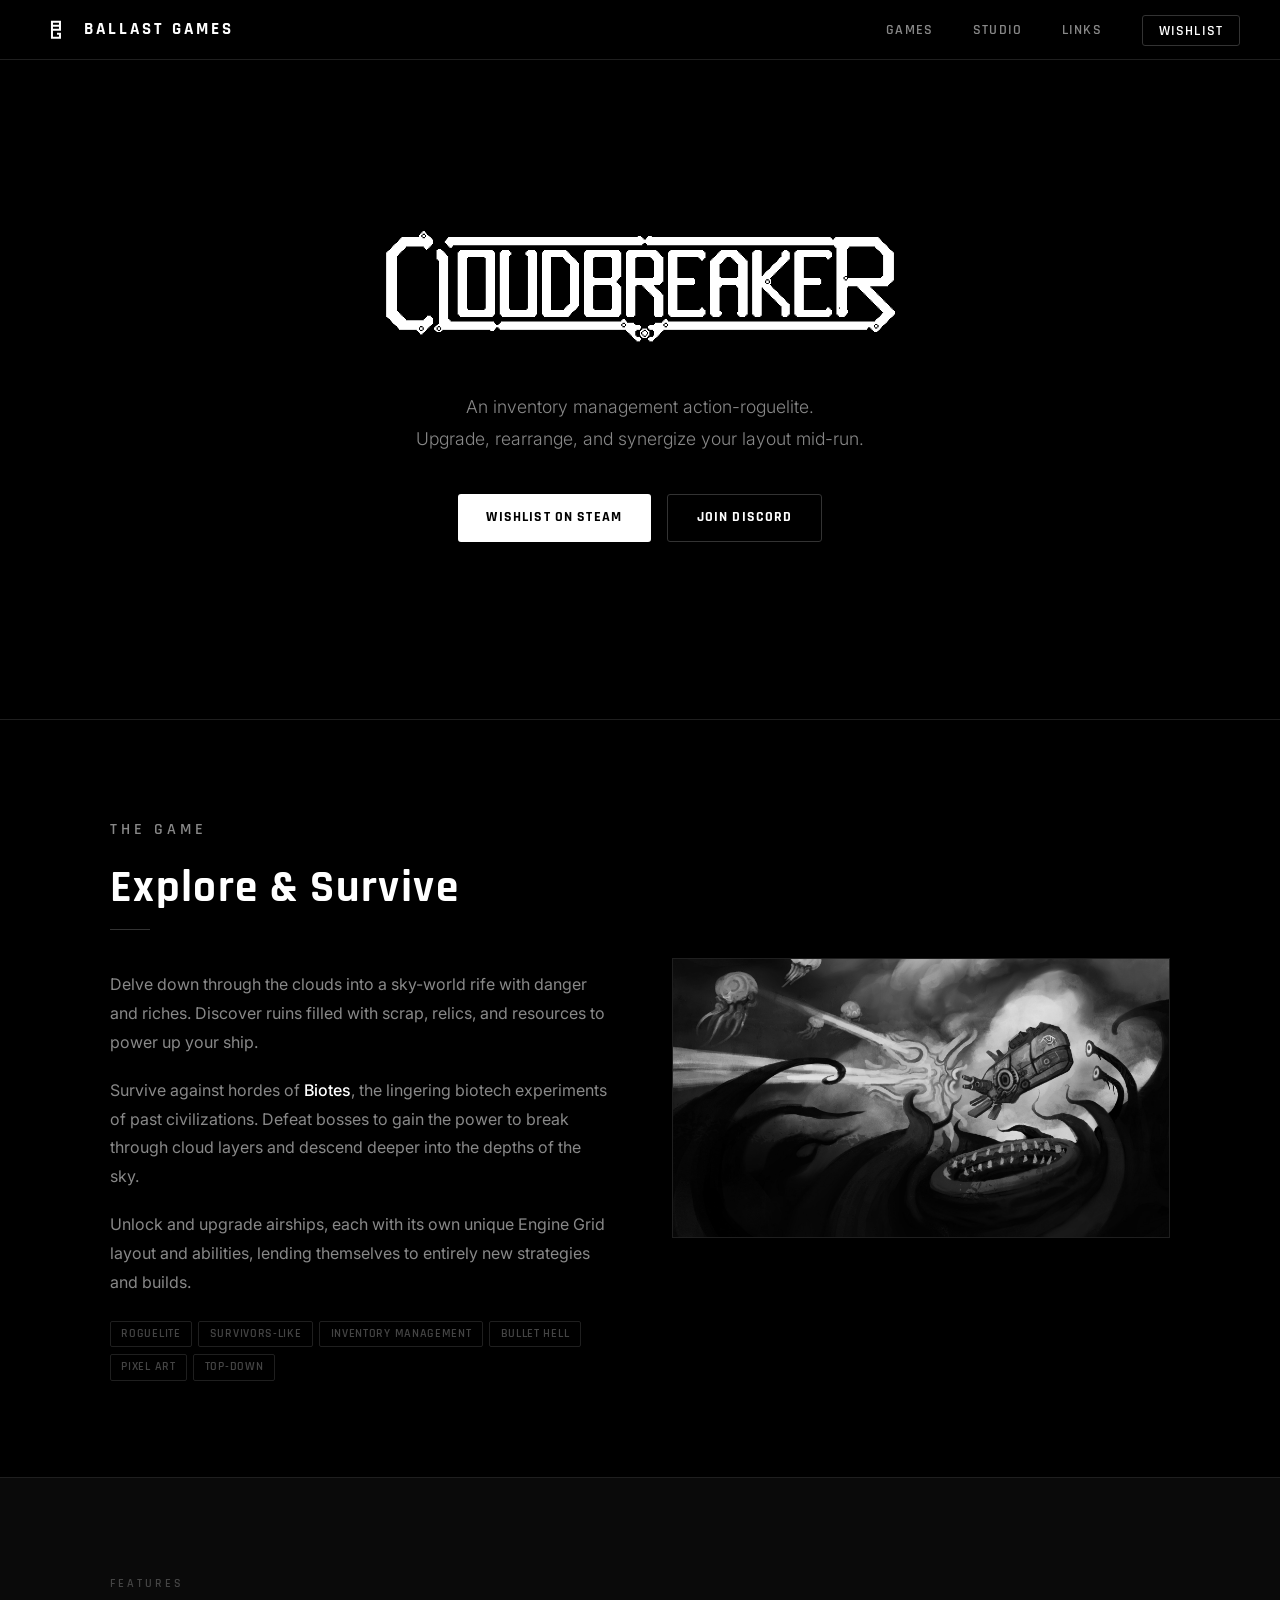
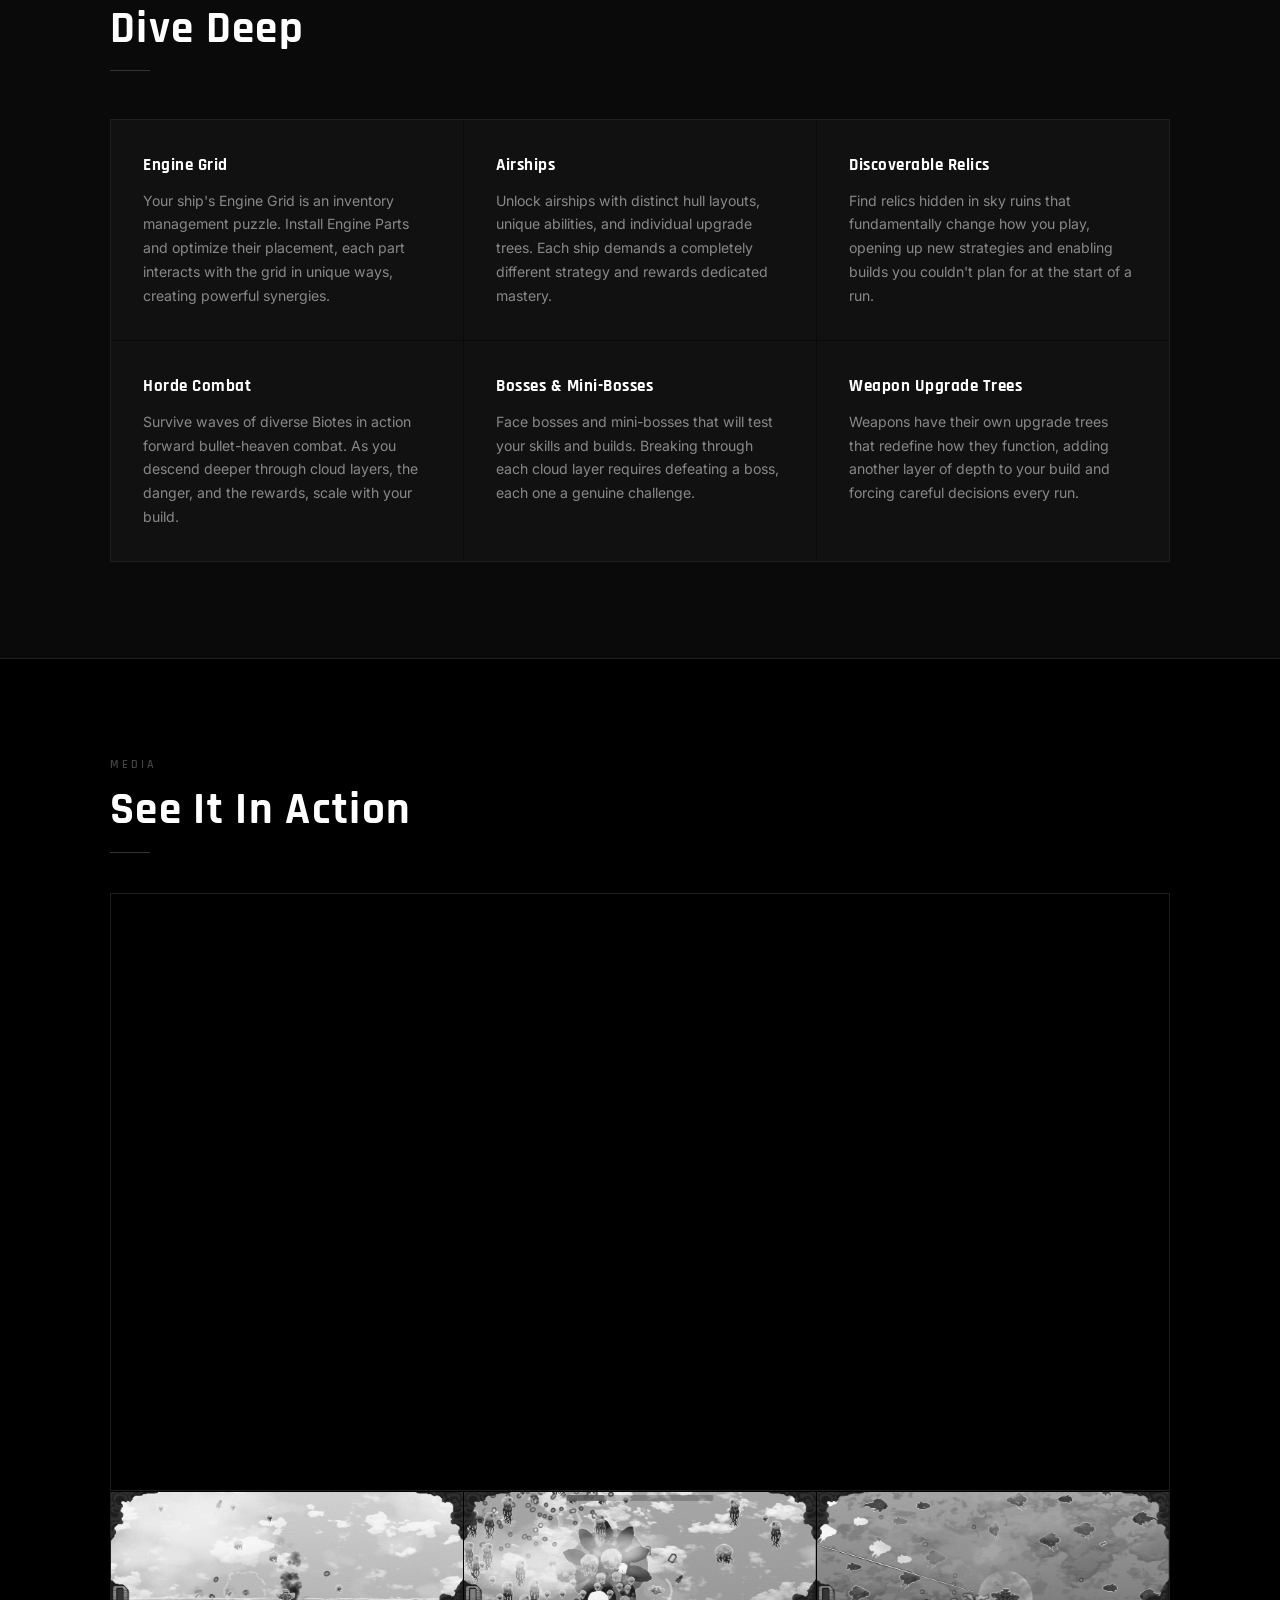
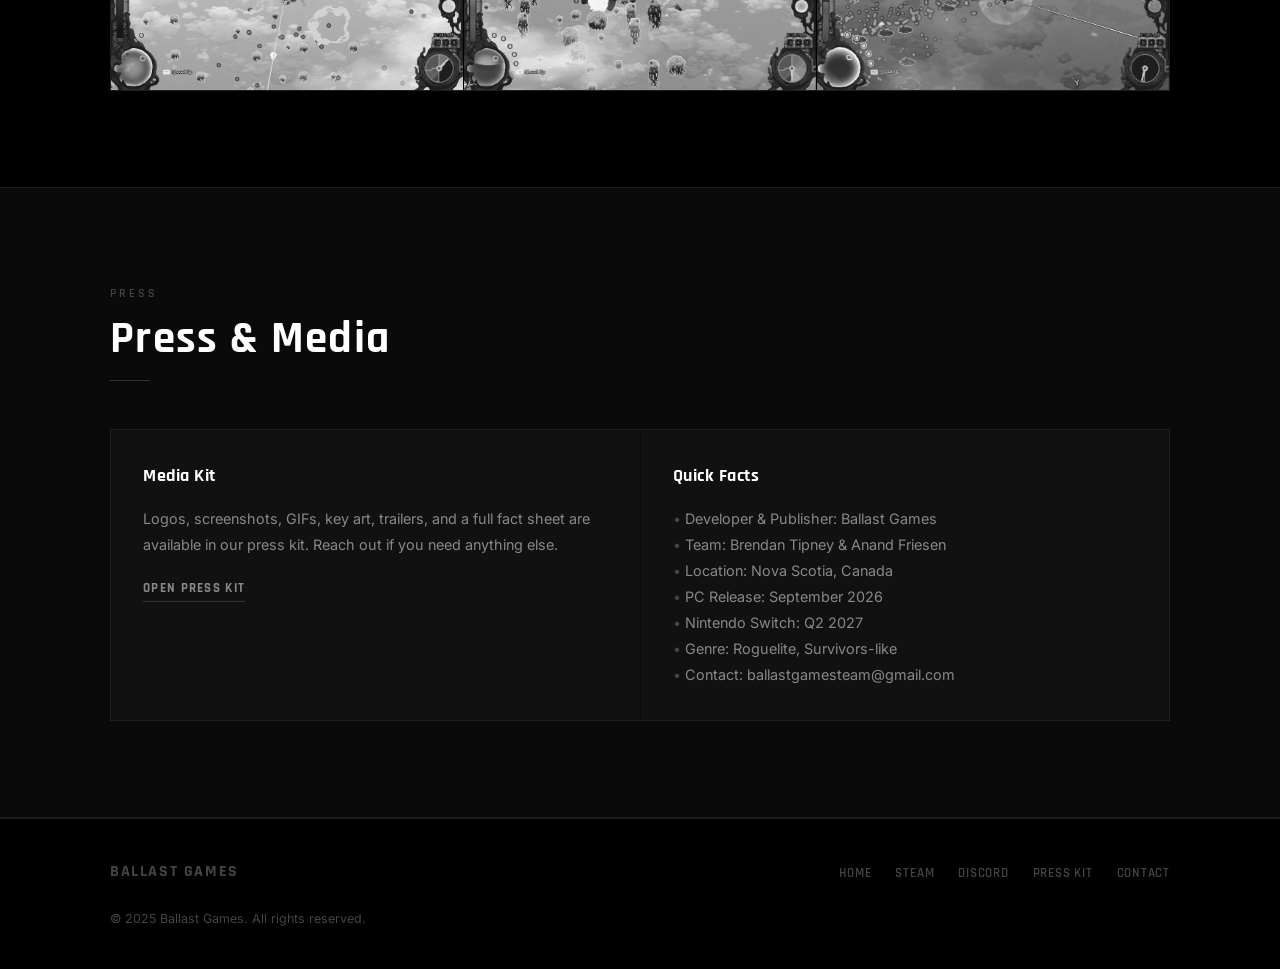
==== cloudbreaker.html @ bb822b36 "removed twin stick shooter tag" ====
<!DOCTYPE html>
<html lang="en">
<head>
  <meta charset="UTF-8" />
  <meta name="viewport" content="width=device-width, initial-scale=1.0" />
  <title>Cloudbreaker : Ballast Games</title>
  <meta name="description" content="Cloudbreaker is a roguelite, inventory management survivors-like. Explore a sky-world, build your airship, and defeat impossible waves. Coming September 2026 to PC." />
  <meta name="keywords" content="Cloudbreaker, Ballast Games, roguelite, survivors-like, inventory management, bullet hell, airship, steam wishlist" />
  <link rel="canonical" href="https://ballastgames.com/cloudbreaker" />

  <meta property="og:type" content="website" />
  <meta property="og:site_name" content="Ballast Games" />
  <meta property="og:title" content="Cloudbreaker : Ballast Games" />
  <meta property="og:description" content="Your inventory is your build. Rearrange relics mid-combat to unleash synergies and defeat impossible waves in a vast sky-world. Coming September 2026." />
  <meta property="og:image" content="https://ballastgames.com/Cloudbreaker%20Public%20Press%20Kit/Key%20Art/KeyArt_FullV1.2.jpg" />
  <meta property="og:url" content="https://ballastgames.com/cloudbreaker" />

  <meta name="twitter:card" content="summary_large_image" />
  <meta name="twitter:title" content="Cloudbreaker : Ballast Games" />
  <meta name="twitter:description" content="Your inventory is your build. Rearrange relics mid-combat to unleash synergies and defeat impossible waves in a vast sky-world." />
  <meta name="twitter:image" content="https://ballastgames.com/Cloudbreaker%20Public%20Press%20Kit/Key%20Art/KeyArt_FullV1.2.jpg" />

  <script type="application/ld+json">
  {
    "@context": "https://schema.org",
    "@type": "VideoGame",
    "name": "Cloudbreaker",
    "description": "Cloudbreaker is a roguelite, inventory management, survivors-like. Explore a sky-world, finding relics and defeating hordes of enemies. Unlock and upgrade airships, each with its own unique layout, abilities, and strategies, to grow your power over time.",
    "url": "https://ballastgames.com/cloudbreaker",
    "image": "https://ballastgames.com/Cloudbreaker%20Public%20Press%20Kit/Key%20Art/KeyArt_FullV1.2.jpg",
    "trailer": {
      "@type": "VideoObject",
      "name": "Cloudbreaker Gameplay Trailer",
      "embedUrl": "https://www.youtube.com/embed/f436rC0YxR8",
      "url": "https://youtu.be/f436rC0YxR8"
    },
    "genre": ["Roguelite", "Survivors-like", "Bullet Hell", "Inventory Management", "Twin-stick Shooter"],
    "gamePlatform": ["PC", "Windows", "SteamOS", "Nintendo Switch"],
    "operatingSystem": "Windows 10+",
    "publisher": { "@type": "Organization", "name": "Ballast Games", "url": "https://ballastgames.com/" },
    "author": { "@type": "Organization", "name": "Ballast Games", "url": "https://ballastgames.com/" },
    "sameAs": ["https://store.steampowered.com/app/3620890/Cloudbreaker/"]
  }
  </script>

  <link rel="icon" type="image/x-icon" href="favicon.ico" />
  <link rel="stylesheet" href="style.css" />
</head>
<body>

<!-- ── NAV ── -->
<nav>
  <a class="nav-logo" href="/">
    <img src="Cloudbreaker%20Public%20Press%20Kit/Logos/team_logo.png" alt="" onerror="this.style.display='none'" />
    <span class="nav-logo-wordmark">Ballast Games</span>
  </a>
  <ul class="nav-links" id="navLinks">
    <li><a href="/#games">Games</a></li>
    <li><a href="/#about">Studio</a></li>
    <li><a href="/#socials">Links</a></li>
    <li><a href="https://store.steampowered.com/app/3620890/Cloudbreaker/" target="_blank" rel="noopener" class="nav-cta">Wishlist</a></li>
  </ul>
  <div class="nav-burger" id="navBurger" aria-label="Toggle menu">
    <span></span><span></span><span></span>
  </div>
</nav>

<!-- ── HERO ── -->
<div class="hero-game">
  <img
    class="hero-game-logo"
    src="Cloudbreaker%20Public%20Press%20Kit/Logos/Cloudbreaker_logo_400_.png"
    alt="Cloudbreaker"
    onerror="this.style.display='none'; this.nextElementSibling.style.display='block';"
  />
  <div class="hero-game-logo-fallback" style="display:none">Cloudbreaker</div>
  <p class="hero-game-tagline">
    An inventory management action-roguelite.<br/>
    Upgrade, rearrange, and synergize your layout mid-run.
  </p>
  <div class="btn-row">
    <a href="https://store.steampowered.com/app/3620890/Cloudbreaker/" target="_blank" rel="noopener" class="btn btn-primary">Wishlist on Steam</a>
    <a href="https://discord.gg/KbBuBHwGwa" target="_blank" rel="noopener" class="btn btn-secondary">Join Discord</a>
  </div>
</div>

<!-- ── ABOUT ── -->
<section id="game-about">
  <div class="section-inner">
    <div class="game-about-grid">
      <div class="game-about-text">
        <p class="section-label">The Game</p>
        <h2 class="section-title">Explore & Survive</h2>
        <div class="section-rule"></div>
        <p>
          Delve down through the clouds into a sky-world rife with danger and riches.
          Discover ruins filled with scrap, relics, and resources to power up your ship.
        </p>
        <p>
          Survive against hordes of <strong>Biotes</strong>, the lingering biotech
          experiments of past civilizations. Defeat bosses to gain the power to break
          through cloud layers and descend deeper into the depths of the sky.
        </p>
        <p>
          Unlock and upgrade airships, each with its own unique Engine Grid layout
          and abilities, lending themselves to entirely new strategies and builds.
        </p>
        <div class="game-about-tags">
          <span class="tag">Roguelite</span>
          <span class="tag">Survivors-like</span>
          <span class="tag">Inventory Management</span>
          <span class="tag">Bullet Hell</span>
          <span class="tag">Pixel Art</span>
          <span class="tag">Top-Down</span>
        </div>
      </div>
      <div class="game-about-image">
        <img
          src="Cloudbreaker%20Public%20Press%20Kit/Key%20Art/KeyArt_FullV1.2.jpg"
          alt="Cloudbreaker key art"
          loading="lazy"
        />
      </div>
    </div>
  </div>
</section>

<!-- ── FEATURES ── -->
<section id="game-features">
  <div class="section-inner">
    <p class="section-label">Features</p>
    <h2 class="section-title">Dive Deep</h2>
    <div class="section-rule"></div>
    <div class="features-grid">
      <div class="feature-card">
        <h3>Engine Grid</h3>
        <p>Your ship's Engine Grid is an inventory management puzzle. Install Engine Parts and optimize their placement, each part interacts with the grid in unique ways, creating powerful synergies.</p>
      </div>
      <div class="feature-card">
        <h3>Airships</h3>
        <p>Unlock airships with distinct hull layouts, unique abilities, and individual upgrade trees. Each ship demands a completely different strategy and rewards dedicated mastery.</p>
      </div>
      <div class="feature-card">
        <h3>Discoverable Relics</h3>
        <p>Find relics hidden in sky ruins that fundamentally change how you play, opening up new strategies and enabling builds you couldn't plan for at the start of a run.</p>
      </div>
      <div class="feature-card">
        <h3>Horde Combat</h3>
        <p>Survive waves of diverse Biotes in action forward bullet-heaven combat. As you descend deeper through cloud layers, the danger, and the rewards, scale with your build.</p>
      </div>
      <div class="feature-card">
        <h3>Bosses & Mini-Bosses</h3>
        <p>Face bosses and mini-bosses that will test your skills and builds. Breaking through each cloud layer requires defeating a boss, each one a genuine challenge.</p>
      </div>
      <div class="feature-card">
        <h3>Weapon Upgrade Trees</h3>
        <p>Weapons have their own upgrade trees that redefine how they function, adding another layer of depth to your build and forcing careful decisions every run.</p>
      </div>
    </div>
  </div>
</section>

<!-- ── MEDIA ── -->
<section id="game-media">
  <div class="section-inner">
    <p class="section-label">Media</p>
    <h2 class="section-title">See It In Action</h2>
    <div class="section-rule"></div>
    <div class="trailer-wrap">
      <iframe
        src="https://www.youtube.com/embed/f436rC0YxR8"
        title="Cloudbreaker Gameplay Trailer"
        allow="accelerometer; autoplay; clipboard-write; encrypted-media; gyroscope; picture-in-picture"
        allowfullscreen
        loading="lazy"
      ></iframe>
    </div>
    <div class="screenshots-grid">
      <div class="screenshot">
        <img src="Cloudbreaker%20Public%20Press%20Kit/Screenshots/ss_3d8a9006a92e2d1b5e18f39abb3fcead3ceed3fc.1920x1080.jpg" alt="Cloudbreaker screenshot" loading="lazy" />
      </div>
      <div class="screenshot">
        <img src="Cloudbreaker%20Public%20Press%20Kit/Screenshots/ss_6363a2fe01db2e2ec421c301be91dca991d22b59.1920x1080.jpg" alt="Cloudbreaker screenshot" loading="lazy" />
      </div>
      <div class="screenshot">
        <img src="Cloudbreaker%20Public%20Press%20Kit/Screenshots/ss_ce9266aed80948a13fd5c945935a5c04036c1e87.1920x1080.jpg" alt="Cloudbreaker screenshot" loading="lazy" />
      </div>
    </div>
  </div>
</section>

<!-- ── PRESS ── -->
<section id="game-press">
  <div class="section-inner">
    <p class="section-label">Press</p>
    <h2 class="section-title">Press & Media</h2>
    <div class="section-rule"></div>
    <div class="press-two-col">
      <div class="press-card">
        <h3>Media Kit</h3>
        <p>Logos, screenshots, GIFs, key art, trailers, and a full fact sheet are available in our press kit. Reach out if you need anything else.</p>
        <a href="https://drive.google.com/drive/folders/12j3mb61H9Zr8Zn95ftoivJDd6WTcMDtX?usp=sharing" target="_blank" rel="noopener">Open Press Kit</a>
      </div>
      <div class="press-card">
        <h3>Quick Facts</h3>
        <ul>
          <li>Developer &amp; Publisher: Ballast Games</li>
          <li>Team: Brendan Tipney &amp; Anand Friesen</li>
          <li>Location: Nova Scotia, Canada</li>
          <li>PC Release: September 2026</li>
          <li>Nintendo Switch: Q2 2027</li>
          <li>Genre: Roguelite, Survivors-like</li>
          <li>Contact: ballastgamesteam@gmail.com</li>
        </ul>
      </div>
    </div>
  </div>
</section>

<!-- ── FOOTER ── -->
<footer>
  <div class="footer-inner">
    <span class="footer-logo">Ballast Games</span>
    <ul class="footer-links">
      <li><a href="/">Home</a></li>
      <li><a href="https://store.steampowered.com/app/3620890/Cloudbreaker/" target="_blank" rel="noopener">Steam</a></li>
      <li><a href="https://discord.gg/KbBuBHwGwa" target="_blank" rel="noopener">Discord</a></li>
      <li><a href="https://drive.google.com/drive/folders/12j3mb61H9Zr8Zn95ftoivJDd6WTcMDtX?usp=sharing" target="_blank" rel="noopener">Press Kit</a></li>
      <li><a href="mailto:ballastgamesteam@gmail.com">Contact</a></li>
    </ul>
    <p class="footer-copy">© 2025 Ballast Games. All rights reserved.</p>
  </div>
</footer>

<script>
  const burger = document.getElementById('navBurger');
  const links = document.getElementById('navLinks');
  burger.addEventListener('click', () => links.classList.toggle('open'));
  links.querySelectorAll('a').forEach(a => a.addEventListener('click', () => links.classList.remove('open')));
</script>
</body>
</html>
---- style.css ----
@import url('https://fonts.googleapis.com/css2?family=Rajdhani:wght@400;500;600;700&family=Inter:wght@300;400;500;600&display=swap');

:root {
  --bg:       #000;
  --bg-2:     #0a0a0a;
  --bg-3:     #111;
  --border:   #1f1f1f;
  --border-hi:#333;
  --text:     #fff;
  --muted:    #888;
  --muted-2:  #444;
}

*, *::before, *::after { box-sizing: border-box; margin: 0; padding: 0; }
html { scroll-behavior: smooth; }

body {
  background: var(--bg);
  color: var(--text);
  font-family: 'Inter', sans-serif;
  font-size: 16px;
  line-height: 1.6;
  overflow-x: hidden;
}

h1, h2, h3, h4 {
  font-family: 'Rajdhani', sans-serif;
  letter-spacing: 0.03em;
  color: var(--text);
}

a { color: var(--text); text-decoration: none; }
a:hover { color: var(--muted); }
img { display: block; max-width: 100%; }

/* ── NAV ── */
nav {
  position: fixed;
  top: 0; left: 0; right: 0;
  z-index: 100;
  display: flex;
  align-items: center;
  justify-content: space-between;
  padding: 0 2.5rem;
  height: 60px;
  background: rgba(0, 0, 0, 0.9);
  backdrop-filter: blur(12px);
  border-bottom: 1px solid var(--border);
}

.nav-logo {
  display: flex;
  align-items: center;
  gap: 0.75rem;
  height: 40px;
  color: var(--text);
}

.nav-logo img {
  height: 32px;
  width: 32px;
  object-fit: contain;
}

.nav-logo-wordmark {
  font-family: 'Rajdhani', sans-serif;
  font-size: 1.05rem;
  font-weight: 700;
  letter-spacing: 0.18em;
  text-transform: uppercase;
  color: var(--text);
}

.nav-links {
  display: flex;
  align-items: center;
  gap: 2.5rem;
  list-style: none;
}

.nav-links a {
  font-family: 'Rajdhani', sans-serif;
  font-size: 0.9rem;
  font-weight: 600;
  letter-spacing: 0.08em;
  text-transform: uppercase;
  color: var(--muted);
  transition: color 0.2s;
}

.nav-links a:hover { color: var(--text); }

.nav-cta {
  border: 1px solid var(--border-hi) !important;
  color: var(--text) !important;
  padding: 0.35rem 1rem;
  border-radius: 3px;
  transition: background 0.2s, color 0.2s !important;
}

.nav-cta:hover {
  background: var(--text) !important;
  color: var(--bg) !important;
}

.nav-burger {
  display: none;
  flex-direction: column;
  gap: 5px;
  cursor: pointer;
  padding: 4px;
}

.nav-burger span {
  display: block;
  width: 22px; height: 1.5px;
  background: var(--text);
  transition: all 0.3s;
}

/* ── HERO - STUDIO ── */
#hero {
  min-height: 100vh;
  display: flex;
  flex-direction: column;
  align-items: center;
  justify-content: center;
  text-align: center;
  padding: 6rem 2rem 4rem;
  border-bottom: 1px solid var(--border);
  position: relative;
}

.hero-logo {
  height: 260px;
  width: auto;
  margin: 0 auto 1.5rem;
}

.hero-logo-fallback {
  font-family: 'Rajdhani', sans-serif;
  font-size: clamp(2.5rem, 7vw, 5rem);
  font-weight: 700;
  letter-spacing: 0.12em;
  text-transform: uppercase;
  margin-bottom: 1.5rem;
}

.hero-tagline {
  font-size: clamp(0.95rem, 2vw, 1.15rem);
  color: var(--muted);
  max-width: 480px;
  margin: 0 auto 2.5rem;
  font-weight: 300;
  line-height: 1.8;
}

/* ── HERO - GAME PAGE ── */
.hero-game {
  min-height: 80vh;
  display: flex;
  flex-direction: column;
  align-items: center;
  justify-content: center;
  text-align: center;
  padding: 7rem 2rem 5rem;
  border-bottom: 1px solid var(--border);
}

.hero-game-logo {
  height: auto;
  width: 580px;
  max-width: 88vw;
  margin: 0 auto 2rem;
}

.hero-game-logo-fallback {
  font-family: 'Rajdhani', sans-serif;
  font-size: clamp(3rem, 9vw, 6.5rem);
  font-weight: 700;
  letter-spacing: 0.06em;
  text-transform: uppercase;
  line-height: 1;
  margin-bottom: 1.5rem;
}

.hero-game-tagline {
  font-size: clamp(0.95rem, 2vw, 1.1rem);
  color: var(--muted);
  max-width: 520px;
  margin: 0 auto 2.5rem;
  font-weight: 300;
  line-height: 1.8;
}

/* ── BUTTONS ── */
.btn-row {
  display: flex;
  gap: 1rem;
  justify-content: center;
  flex-wrap: wrap;
}

.btn {
  display: inline-flex;
  align-items: center;
  gap: 0.5rem;
  padding: 0.7rem 1.8rem;
  border-radius: 3px;
  font-family: 'Rajdhani', sans-serif;
  font-size: 0.9rem;
  font-weight: 700;
  letter-spacing: 0.08em;
  text-transform: uppercase;
  transition: all 0.2s;
  cursor: pointer;
  border: none;
}

.btn-primary {
  background: var(--text);
  color: var(--bg);
}

.btn-primary:hover {
  background: var(--muted);
  color: var(--bg);
}

.btn-secondary {
  background: transparent;
  color: var(--text);
  border: 1px solid var(--border-hi);
}

.btn-secondary:hover {
  background: var(--text);
  color: var(--bg);
}

/* ── SECTION BASE ── */
section { padding: 6rem 2rem; }

.section-inner {
  max-width: 1060px;
  margin: 0 auto;
}

.section-label {
  font-family: 'Rajdhani', sans-serif;
  font-size: 0.75rem;
  font-weight: 600;
  letter-spacing: 0.25em;
  text-transform: uppercase;
  color: var(--muted-2);
  margin-bottom: 0.75rem;
}

.section-title {
  font-size: clamp(1.8rem, 4vw, 2.8rem);
  font-weight: 700;
  margin-bottom: 1rem;
  line-height: 1.1;
}

.section-rule {
  width: 40px;
  height: 1px;
  background: var(--border-hi);
  margin-bottom: 2.5rem;
}

/* ── GAMES GRID (index) ── */
#games {
  background: var(--bg-2);
  border-bottom: 1px solid var(--border);
}

.games-grid {
  display: flex;
  flex-direction: column;
  gap: 1px;
  background: var(--border);
  border: 1px solid var(--border);
  margin-top: 3rem;
}

.game-card {
  background: var(--bg-3);
  display: grid;
  grid-template-columns: minmax(0, 1.1fr) minmax(0, 1fr);
  transition: background 0.2s;
  min-height: 360px;
}

.game-card:hover { background: #141414; }

.game-card-image {
  overflow: hidden;
  background: #0a0a0a;
  position: relative;
}

.game-card-image img {
  width: 100%;
  height: 100%;
  object-fit: cover;
  filter: grayscale(100%);
  transition: filter 0.4s, transform 0.6s;
}

.game-card:hover .game-card-image img {
  filter: grayscale(40%);
  transform: scale(1.03);
}

.game-card-body {
  padding: 2.5rem 2.75rem;
  display: flex;
  flex-direction: column;
  justify-content: center;
}

.game-card-status {
  font-family: 'Rajdhani', sans-serif;
  font-size: 0.72rem;
  font-weight: 600;
  letter-spacing: 0.2em;
  text-transform: uppercase;
  color: var(--muted-2);
  margin-bottom: 0.5rem;
}

.game-card-title {
  font-size: 2.2rem;
  font-weight: 700;
  margin-bottom: 1rem;
  letter-spacing: 0.04em;
}

.game-card-desc {
  color: var(--muted);
  font-size: 0.95rem;
  line-height: 1.7;
  margin-bottom: 1.5rem;
}

.game-card-tags {
  display: flex;
  flex-wrap: wrap;
  gap: 0.4rem;
  margin-bottom: 1.5rem;
}

.tag {
  border: 1px solid var(--border);
  color: var(--muted-2);
  padding: 0.2rem 0.65rem;
  border-radius: 2px;
  font-size: 0.72rem;
  font-family: 'Rajdhani', sans-serif;
  font-weight: 600;
  letter-spacing: 0.06em;
  text-transform: uppercase;
}

/* ── ABOUT (index) ── */
#about {
  border-bottom: 1px solid var(--border);
}

.about-team-grid {
  display: grid;
  grid-template-columns: 1fr 1fr;
  gap: 4rem;
  align-items: center;
  margin-bottom: 4rem;
}

.about-team-text p {
  color: var(--muted);
  margin-bottom: 1.2rem;
  font-size: 1rem;
  line-height: 1.8;
}

.about-team-text p strong { color: var(--text); font-weight: 500; }

.team-names {
  display: flex;
  flex-direction: column;
  gap: 0.5rem;
  margin-top: 2rem;
  padding-top: 2rem;
  border-top: 1px solid var(--border);
}

.team-name {
  font-family: 'Rajdhani', sans-serif;
  font-size: 1rem;
  font-weight: 700;
  letter-spacing: 0.06em;
  text-transform: uppercase;
  color: var(--text);
}

.team-name span {
  font-weight: 400;
  color: var(--muted);
  text-transform: none;
  letter-spacing: 0;
  font-size: 0.85rem;
  margin-left: 0.5rem;
}

.team-photo-wrap {
  border: 1px solid var(--border);
  overflow: hidden;
  aspect-ratio: 4/3;
}

.team-photo-wrap img {
  width: 100%;
  height: 100%;
  object-fit: cover;
  filter: grayscale(100%);
  display: block;
}

.about-press-grid {
  display: grid;
  grid-template-columns: 1fr 1fr;
  gap: 4rem;
  padding-top: 3rem;
  border-top: 1px solid var(--border);
  align-items: start;
}

.about-press-grid p {
  color: var(--muted);
  margin-bottom: 1.2rem;
  font-size: 1rem;
  line-height: 1.8;
}

.contact-block {
  margin-top: 1.5rem;
  display: flex;
  gap: 1rem;
  flex-wrap: wrap;
}

.contact-block a {
  display: inline-block;
  font-family: 'Rajdhani', sans-serif;
  font-size: 0.85rem;
  font-weight: 700;
  letter-spacing: 0.1em;
  text-transform: uppercase;
  color: var(--muted);
  border-bottom: 1px solid var(--border-hi);
  padding-bottom: 2px;
  transition: color 0.2s, border-color 0.2s;
}

.contact-block a:hover { color: var(--text); border-color: var(--text); }

/* ── SOCIALS (index) ── */
#socials {
  background: var(--bg-2);
  border-bottom: 1px solid var(--border);
}

.socials-grid {
  display: grid;
  grid-template-columns: repeat(3, 1fr);
  gap: 1px;
  border: 1px solid var(--border);
  margin-top: 3rem;
}

.social-item {
  display: flex;
  align-items: center;
  gap: 1rem;
  padding: 1.4rem 1.6rem;
  background: var(--bg-3);
  color: var(--muted);
  font-family: 'Rajdhani', sans-serif;
  font-size: 0.95rem;
  font-weight: 600;
  letter-spacing: 0.05em;
  text-transform: uppercase;
  transition: background 0.2s, color 0.2s;
}

.social-item:hover { background: #161616; color: var(--text); }

.social-item svg { flex-shrink: 0; opacity: 0.5; transition: opacity 0.2s; }
.social-item:hover svg { opacity: 1; }

/* ── GAME PAGE: ABOUT ── */
#game-about {
  border-bottom: 1px solid var(--border);
}

.game-about-grid {
  display: grid;
  grid-template-columns: 1fr 1fr;
  gap: 4rem;
  align-items: center;
}

.game-about-text p {
  color: var(--muted);
  margin-bottom: 1.2rem;
  font-size: 1rem;
  line-height: 1.8;
}

.game-about-text p strong { color: var(--text); font-weight: 500; }

.game-about-tags {
  display: flex;
  flex-wrap: wrap;
  gap: 0.4rem;
  margin-top: 1.5rem;
}

.game-about-image {
  border: 1px solid var(--border);
  aspect-ratio: 16/9;
  overflow: hidden;
  background: var(--bg-3);
}

.game-about-image img {
  width: 100%;
  height: 100%;
  object-fit: cover;
  filter: grayscale(100%);
}

/* ── GAME PAGE: FEATURES ── */
#game-features {
  background: var(--bg-2);
  border-bottom: 1px solid var(--border);
}

.features-grid {
  display: grid;
  grid-template-columns: repeat(3, 1fr);
  gap: 1px;
  border: 1px solid var(--border);
  margin-top: 3rem;
}

.feature-card {
  background: var(--bg-3);
  padding: 2rem;
  transition: background 0.2s;
}

.feature-card:hover { background: #161616; }

.feature-card h3 {
  font-size: 1.05rem;
  font-weight: 700;
  margin-bottom: 0.6rem;
  letter-spacing: 0.03em;
}

.feature-card p {
  color: var(--muted);
  font-size: 0.88rem;
  line-height: 1.7;
}

/* ── GAME PAGE: MEDIA ── */
#game-media {
  border-bottom: 1px solid var(--border);
}

.trailer-wrap {
  position: relative;
  width: 100%;
  padding-bottom: 56.25%;
  overflow: hidden;
  border: 1px solid var(--border);
  margin-bottom: 1px;
}

.trailer-wrap iframe {
  position: absolute;
  inset: 0;
  width: 100%;
  height: 100%;
  border: none;
}

.screenshots-grid {
  display: grid;
  grid-template-columns: repeat(3, 1fr);
  gap: 1px;
  border: 1px solid var(--border);
  border-top: none;
}

.screenshot {
  aspect-ratio: 16/9;
  overflow: hidden;
  background: var(--bg-3);
}

.screenshot img {
  width: 100%;
  height: 100%;
  object-fit: cover;
  filter: grayscale(100%);
  transition: filter 0.3s;
}

.screenshot:hover img { filter: grayscale(0%); }

@media (hover: none) {
  .screenshot img { filter: grayscale(0%); }
}

/* ── GAME PAGE: PRESS ── */
#game-press {
  background: var(--bg-2);
  border-bottom: 1px solid var(--border);
}

.press-two-col {
  display: grid;
  grid-template-columns: 1fr 1fr;
  gap: 1px;
  border: 1px solid var(--border);
  margin-top: 3rem;
}

.press-card {
  background: var(--bg-3);
  padding: 2rem;
}

.press-card h3 {
  font-size: 1.1rem;
  margin-bottom: 1rem;
}

.press-card p, .press-card li {
  color: var(--muted);
  font-size: 0.9rem;
  line-height: 1.8;
}

.press-card ul { list-style: none; }

.press-card ul li::before {
  content: '• ';
  color: var(--muted-2);
}

.press-card a {
  display: inline-block;
  margin-top: 1.25rem;
  font-family: 'Rajdhani', sans-serif;
  font-size: 0.82rem;
  font-weight: 700;
  letter-spacing: 0.1em;
  text-transform: uppercase;
  color: var(--muted);
  border-bottom: 1px solid var(--border-hi);
  padding-bottom: 2px;
  transition: color 0.2s, border-color 0.2s;
}

.press-card a:hover { color: var(--text); border-color: var(--text); }

/* ── FOOTER ── */
footer {
  background: var(--bg);
  border-top: 1px solid var(--border);
  padding: 2.5rem 2.5rem;
}

.footer-inner {
  max-width: 1060px;
  margin: 0 auto;
  display: flex;
  align-items: center;
  justify-content: space-between;
  flex-wrap: wrap;
  gap: 1rem;
}

.footer-logo {
  font-family: 'Rajdhani', sans-serif;
  font-size: 1rem;
  font-weight: 700;
  letter-spacing: 0.1em;
  text-transform: uppercase;
  color: var(--muted-2);
}

.footer-links {
  display: flex;
  gap: 1.5rem;
  list-style: none;
  flex-wrap: wrap;
}

.footer-links a {
  color: var(--muted-2);
  font-size: 0.8rem;
  font-family: 'Rajdhani', sans-serif;
  font-weight: 600;
  letter-spacing: 0.06em;
  text-transform: uppercase;
  transition: color 0.2s;
}

.footer-links a:hover { color: var(--text); }

.footer-copy {
  color: var(--muted-2);
  font-size: 0.78rem;
  width: 100%;
  margin-top: 0.5rem;
}

/* ── RESPONSIVE ── */
@media (max-width: 900px) {
  .features-grid { grid-template-columns: repeat(2, 1fr); }
  .about-team-grid, .about-press-grid, .game-about-grid { grid-template-columns: 1fr; gap: 2.5rem; }
  .socials-grid { grid-template-columns: repeat(2, 1fr); }
  .press-two-col { grid-template-columns: 1fr; }
  .screenshots-grid { grid-template-columns: 1fr 1fr; }
  .game-card { grid-template-columns: 1fr; min-height: 0; }
  .game-card-image { aspect-ratio: 16/9; }
  .game-card-body { padding: 2rem; }
  .game-card-title { font-size: 1.7rem; }
}

@media (max-width: 640px) {
  .nav-links { display: none; }
  .nav-links.open {
    display: flex;
    flex-direction: column;
    position: fixed;
    top: 60px; left: 0; right: 0;
    background: rgba(0,0,0,0.98);
    padding: 2rem 2.5rem;
    gap: 1.5rem;
    border-bottom: 1px solid var(--border);
  }
  .nav-burger { display: flex; }
  .features-grid { grid-template-columns: 1fr; }
  .socials-grid { grid-template-columns: 1fr; }
  .screenshots-grid { grid-template-columns: 1fr; }
  section { padding: 4rem 1.25rem; }
  .footer-inner { flex-direction: column; align-items: flex-start; }
}
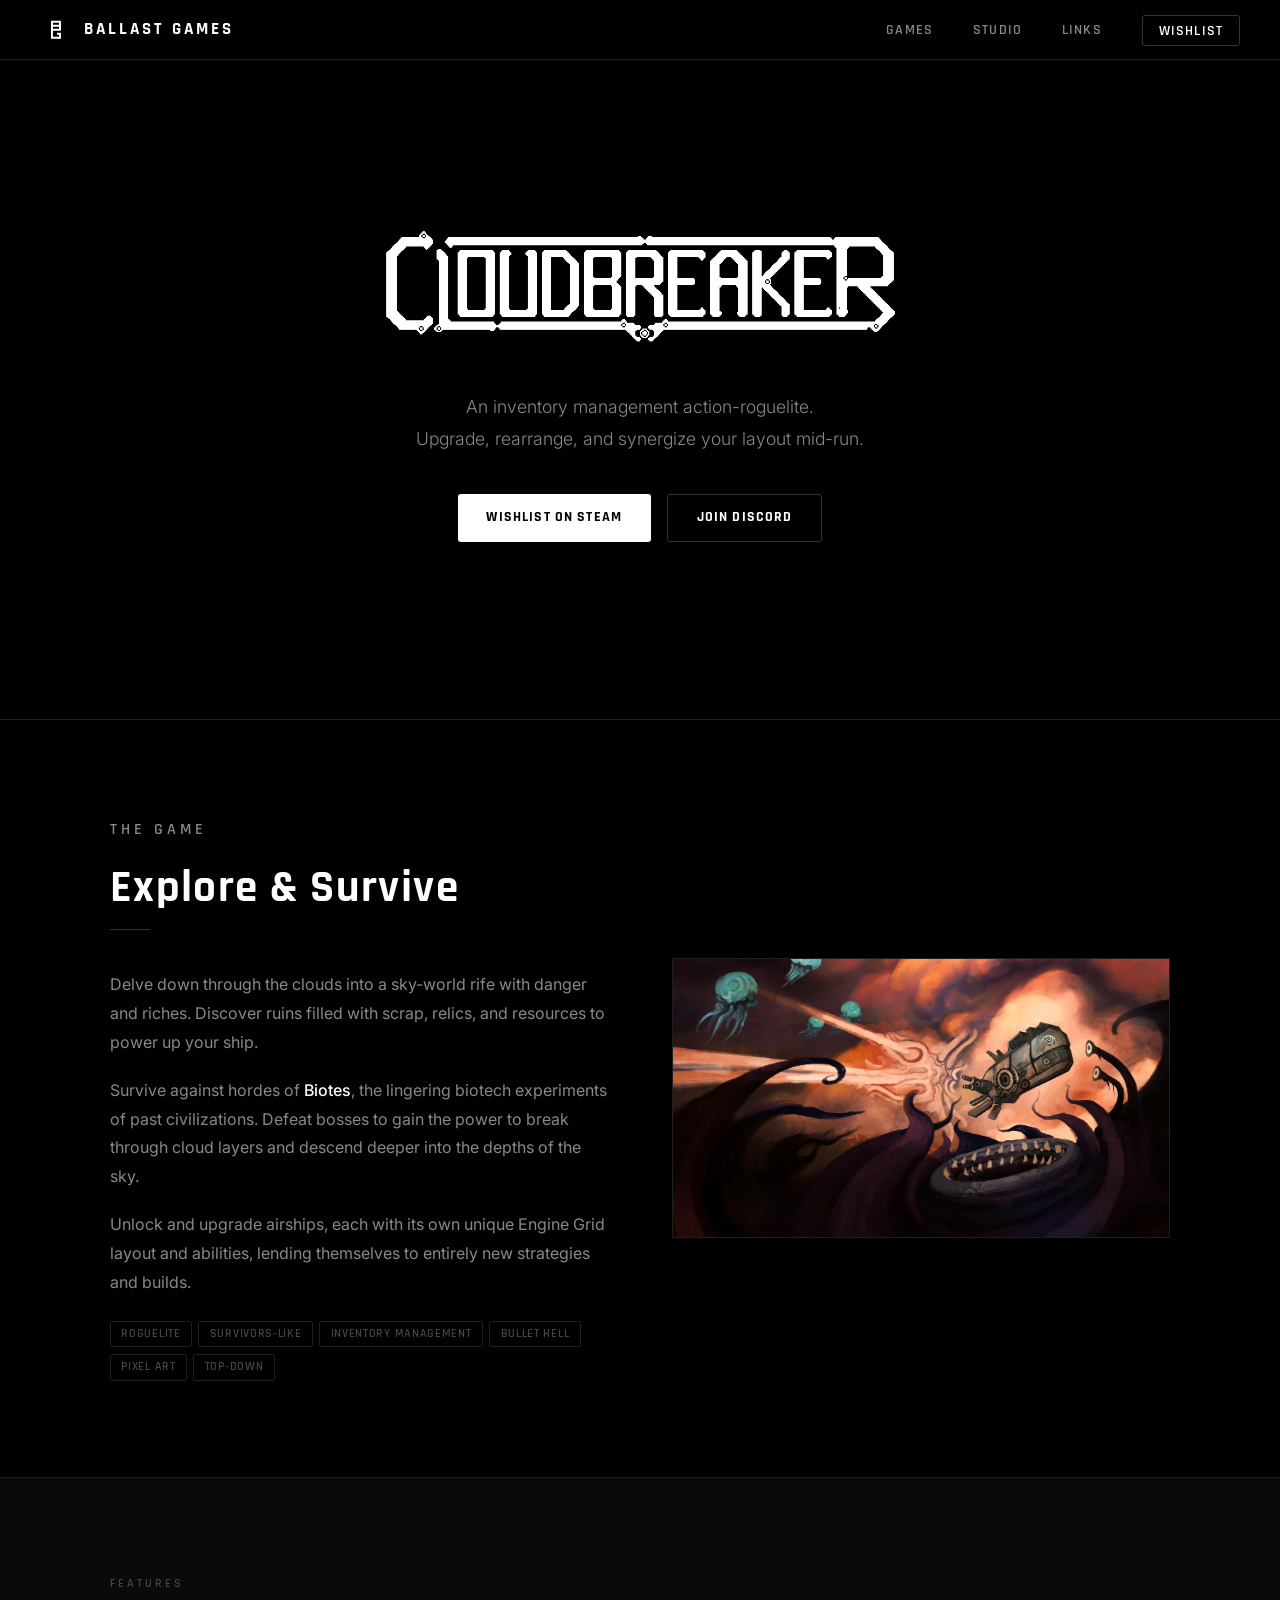
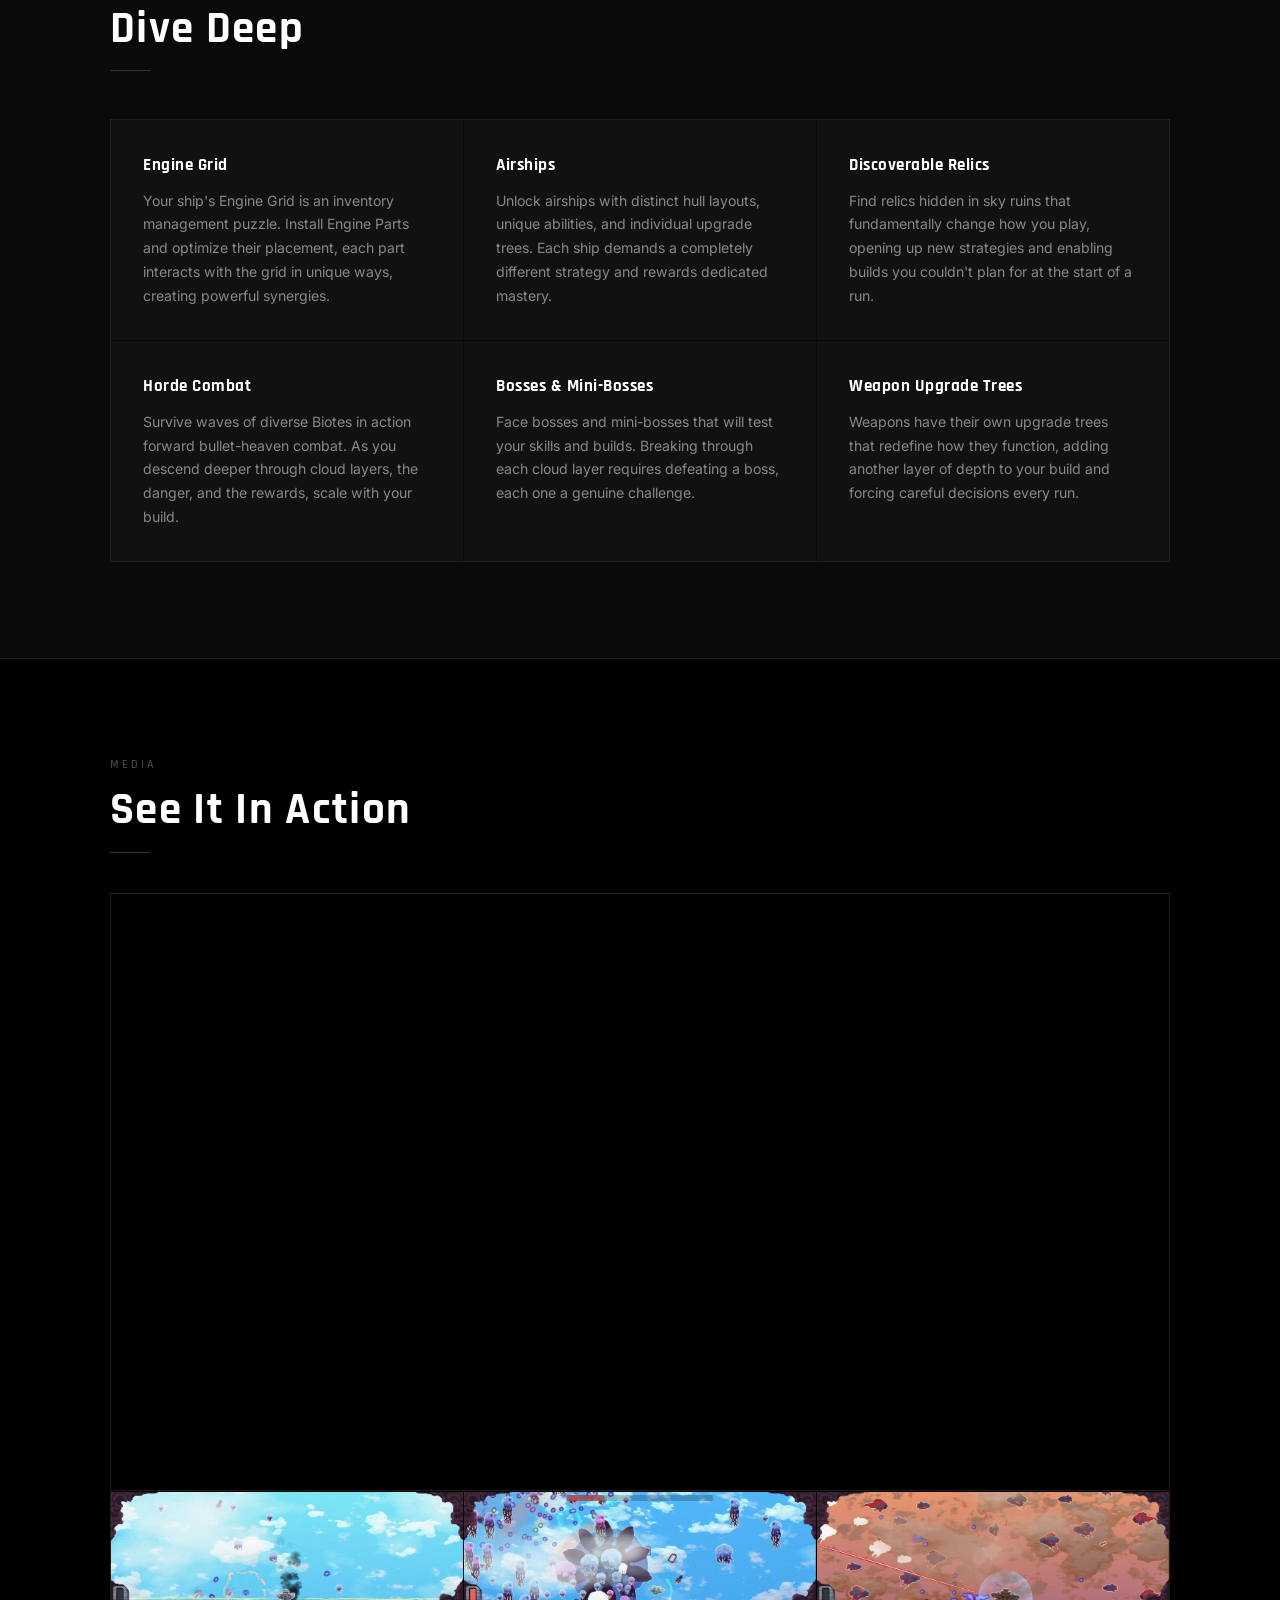
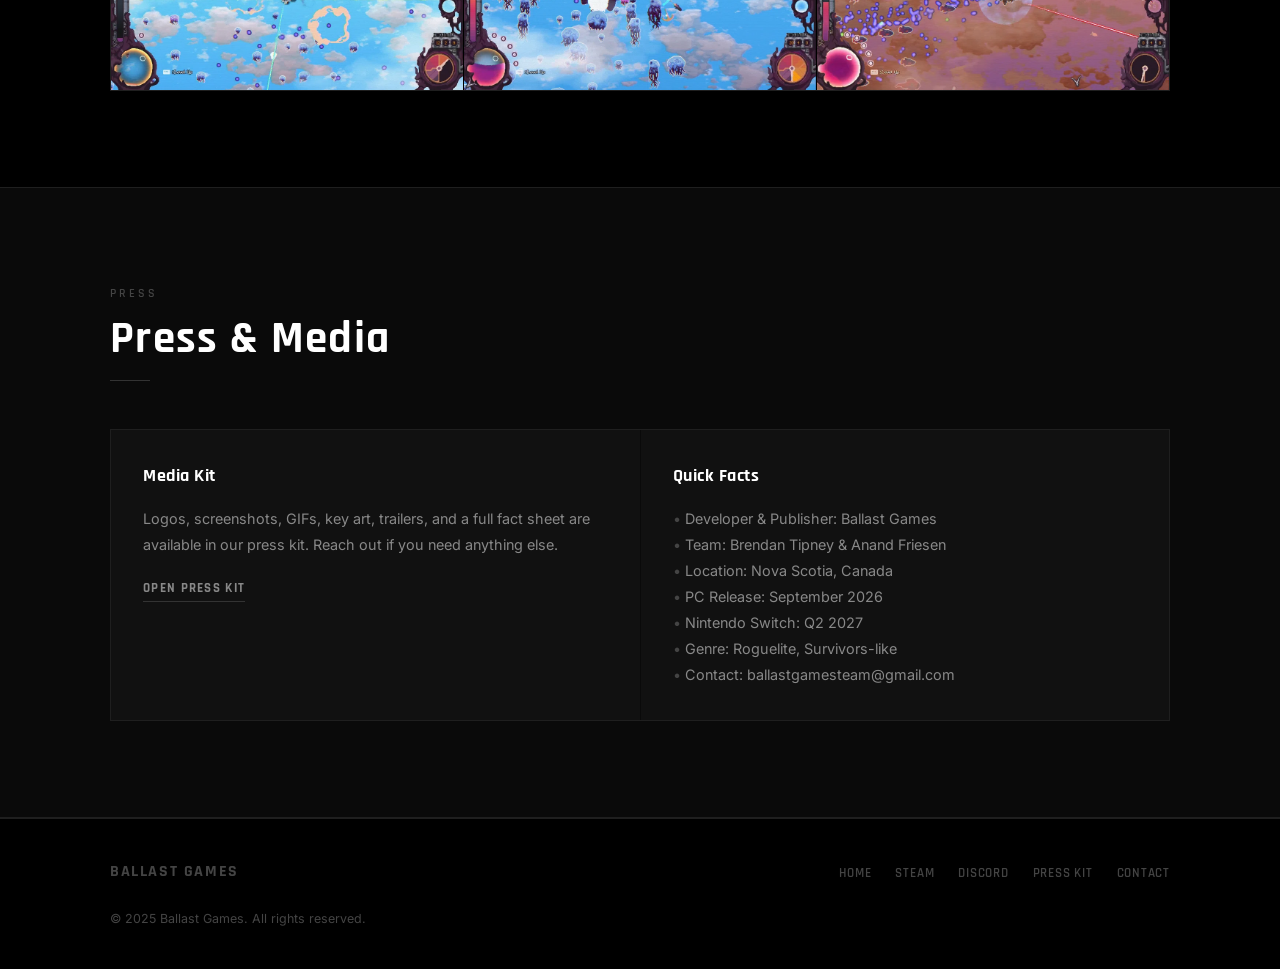
==== commit 6f1063d6: "Use optimized WebP images for screenshots and key art on Cloudbreaker page Switches screenshots and " ====
--- a/cloudbreaker.html
+++ b/cloudbreaker.html
@@ -115,11 +115,10 @@
         </div>
       </div>
       <div class="game-about-image">
-        <img
-          src="Cloudbreaker%20Public%20Press%20Kit/Key%20Art/KeyArt_FullV1.2.jpg"
-          alt="Cloudbreaker key art"
-          loading="lazy"
-        />
+        <picture>
+          <source srcset="img/keyart.webp" type="image/webp" />
+          <img src="img/keyart.jpg" alt="Cloudbreaker key art" loading="lazy" />
+        </picture>
       </div>
     </div>
   </div>
@@ -177,13 +176,22 @@
     </div>
     <div class="screenshots-grid">
       <div class="screenshot">
-        <img src="Cloudbreaker%20Public%20Press%20Kit/Screenshots/ss_3d8a9006a92e2d1b5e18f39abb3fcead3ceed3fc.1920x1080.jpg" alt="Cloudbreaker screenshot" loading="lazy" />
+        <picture>
+          <source srcset="img/ss1.webp" type="image/webp" />
+          <img src="img/ss1.jpg" alt="Cloudbreaker screenshot" loading="lazy" />
+        </picture>
       </div>
       <div class="screenshot">
-        <img src="Cloudbreaker%20Public%20Press%20Kit/Screenshots/ss_6363a2fe01db2e2ec421c301be91dca991d22b59.1920x1080.jpg" alt="Cloudbreaker screenshot" loading="lazy" />
+        <picture>
+          <source srcset="img/ss2.webp" type="image/webp" />
+          <img src="img/ss2.jpg" alt="Cloudbreaker screenshot" loading="lazy" />
+        </picture>
       </div>
       <div class="screenshot">
-        <img src="Cloudbreaker%20Public%20Press%20Kit/Screenshots/ss_ce9266aed80948a13fd5c945935a5c04036c1e87.1920x1080.jpg" alt="Cloudbreaker screenshot" loading="lazy" />
+        <picture>
+          <source srcset="img/ss3.webp" type="image/webp" />
+          <img src="img/ss3.jpg" alt="Cloudbreaker screenshot" loading="lazy" />
+        </picture>
       </div>
     </div>
   </div>
--- a/style.css
+++ b/style.css
@@ -310,7 +310,7 @@
 }
 
 .game-card:hover .game-card-image img {
-  filter: grayscale(40%);
+  filter: grayscale(1%);
   transform: scale(1.03);
 }
 
@@ -538,7 +538,7 @@
   width: 100%;
   height: 100%;
   object-fit: cover;
-  filter: grayscale(100%);
+  filter: grayscale(1%);
 }
 
 /* ── GAME PAGE: FEATURES ── */
@@ -616,14 +616,15 @@
   width: 100%;
   height: 100%;
   object-fit: cover;
-  filter: grayscale(100%);
-  transition: filter 0.3s;
+  /* filter: grayscale(100%); */
+  /* transition: filter 0.3s; */
 }
 
 .screenshot:hover img { filter: grayscale(0%); }
 
 @media (hover: none) {
   .screenshot img { filter: grayscale(0%); }
+  .game-card-image img { filter: grayscale(0%); }
 }
 
 /* ── GAME PAGE: PRESS ── */
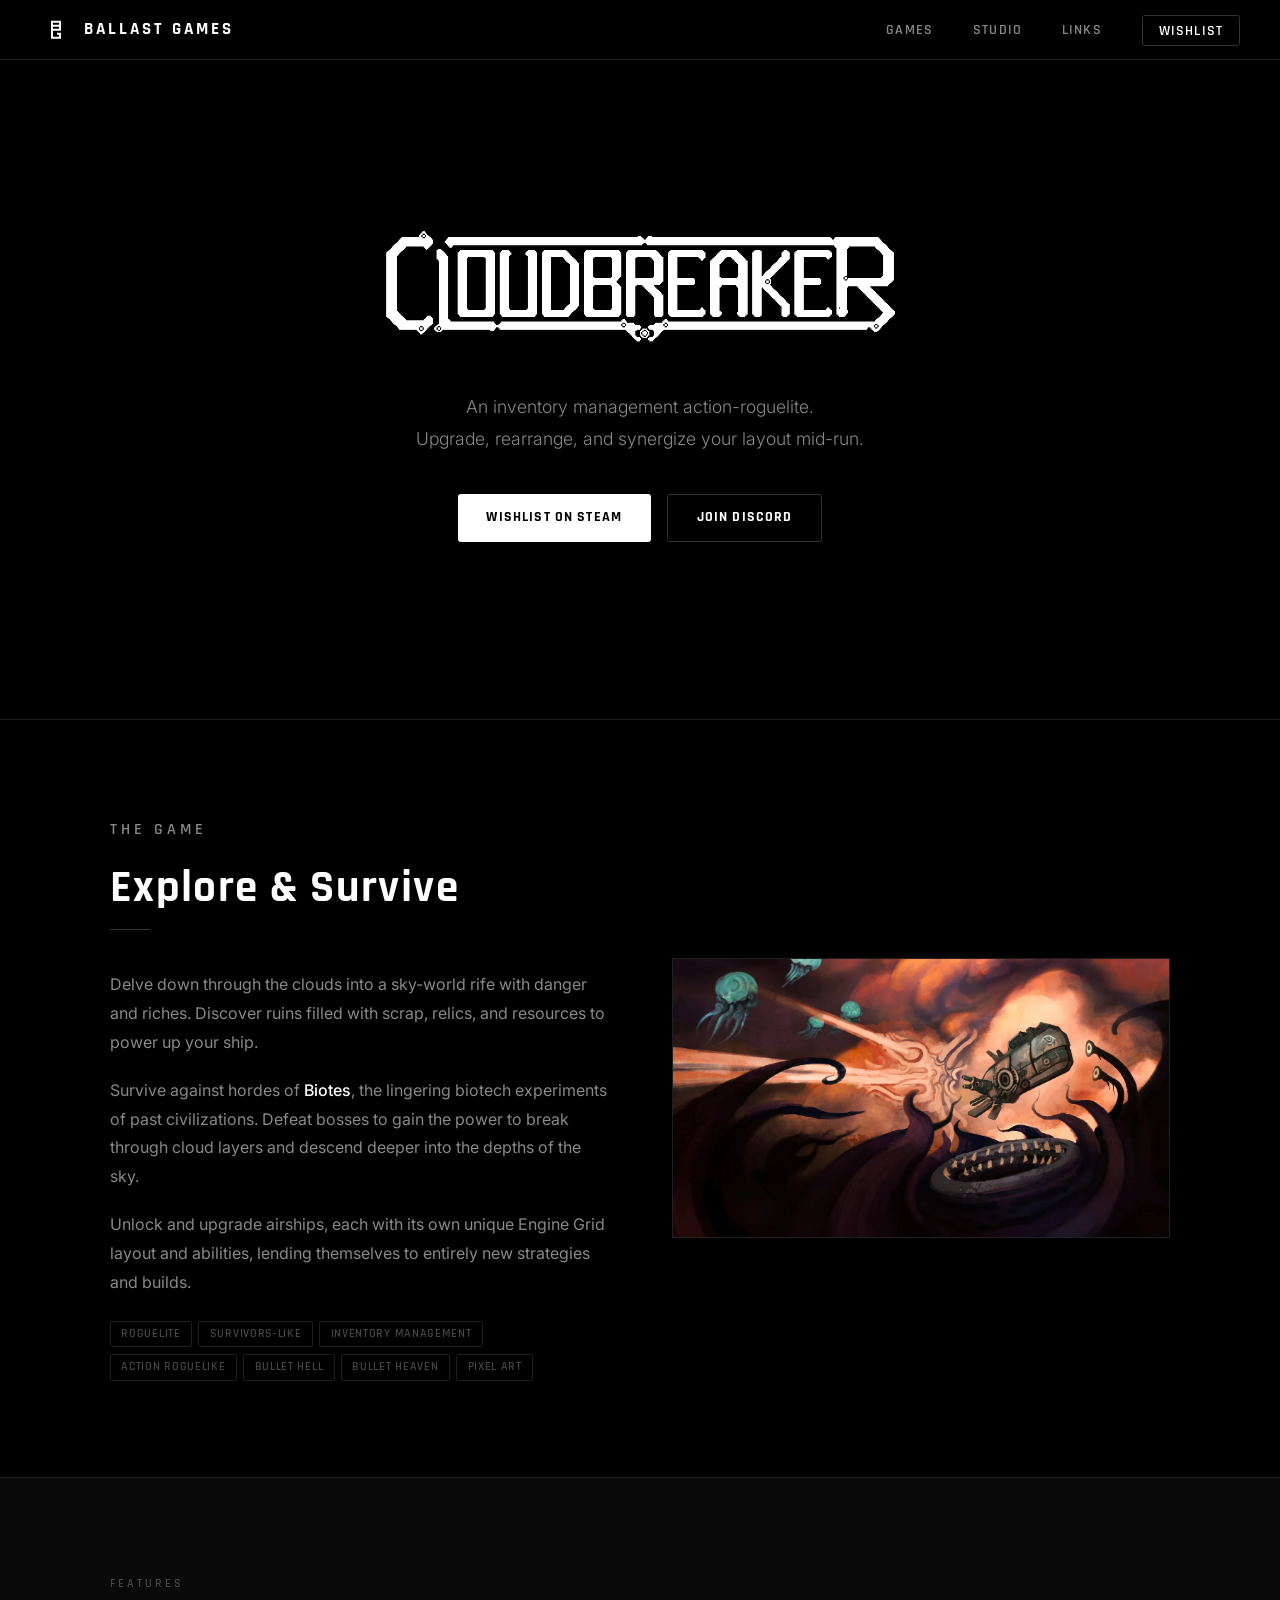
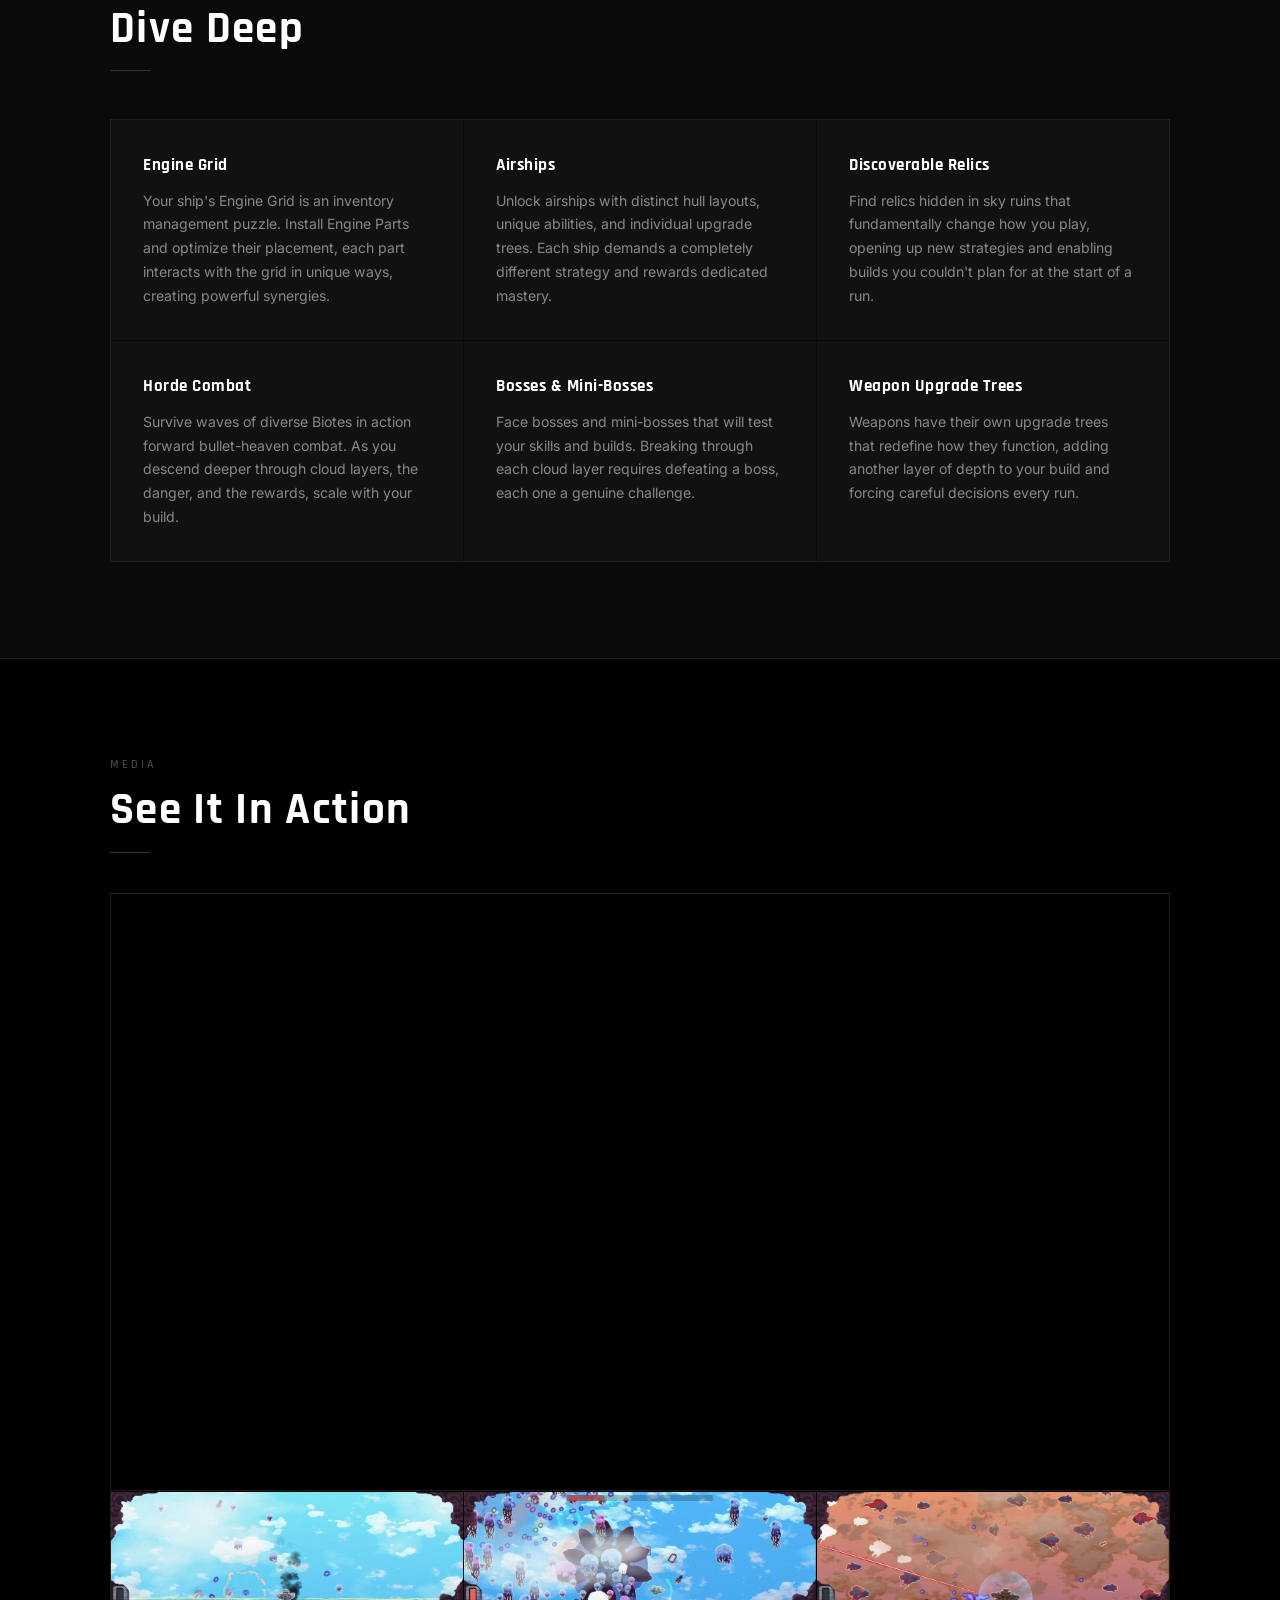
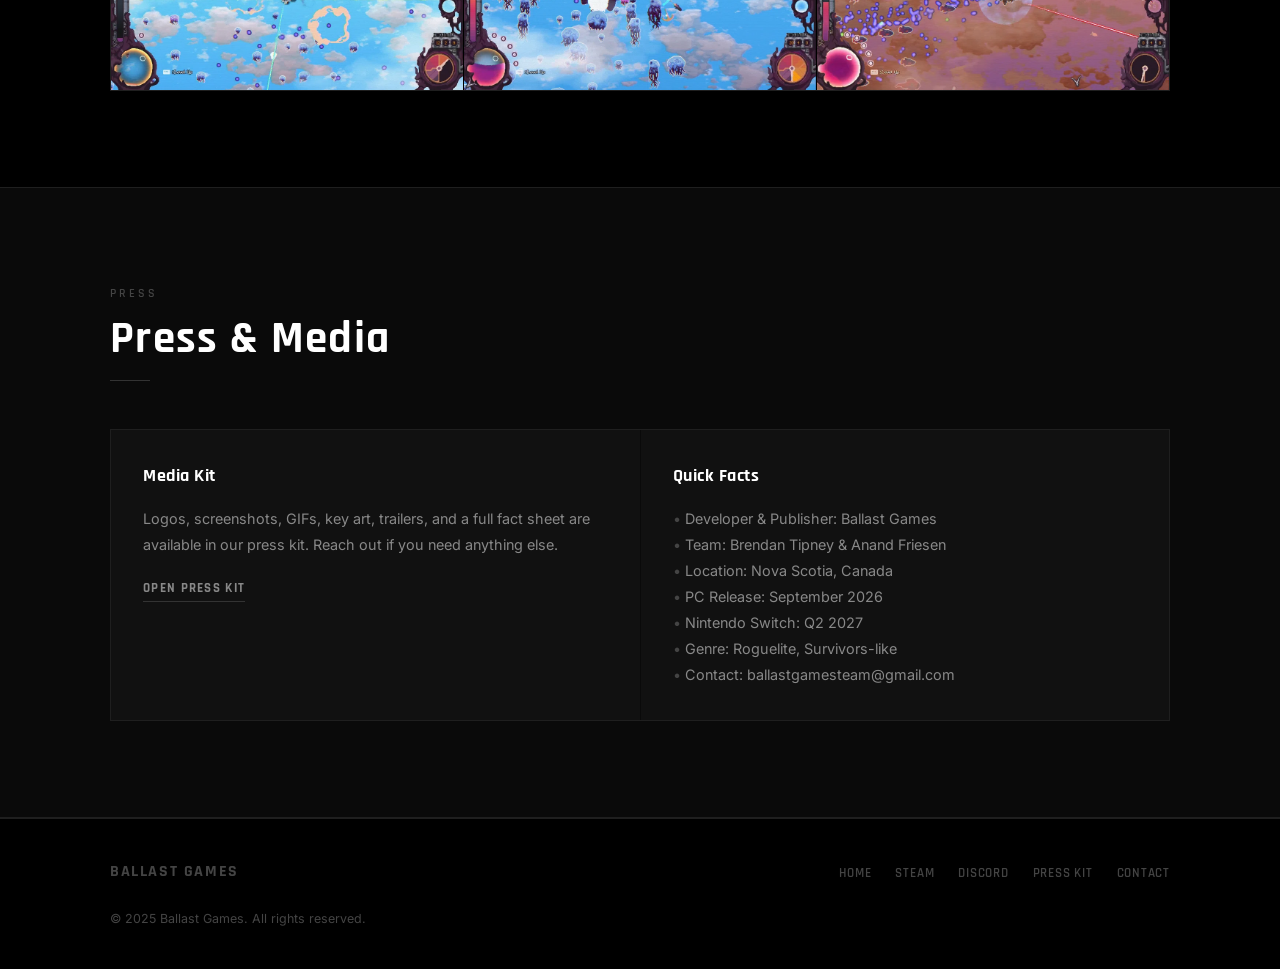
==== commit cc5eb862: "game page tag update" ====
--- a/cloudbreaker.html
+++ b/cloudbreaker.html
@@ -109,9 +109,10 @@
           <span class="tag">Roguelite</span>
           <span class="tag">Survivors-like</span>
           <span class="tag">Inventory Management</span>
+          <span class="tag">Action Roguelike</span>
           <span class="tag">Bullet Hell</span>
+          <span class="tag">Bullet Heaven</span>
           <span class="tag">Pixel Art</span>
-          <span class="tag">Top-Down</span>
         </div>
       </div>
       <div class="game-about-image">
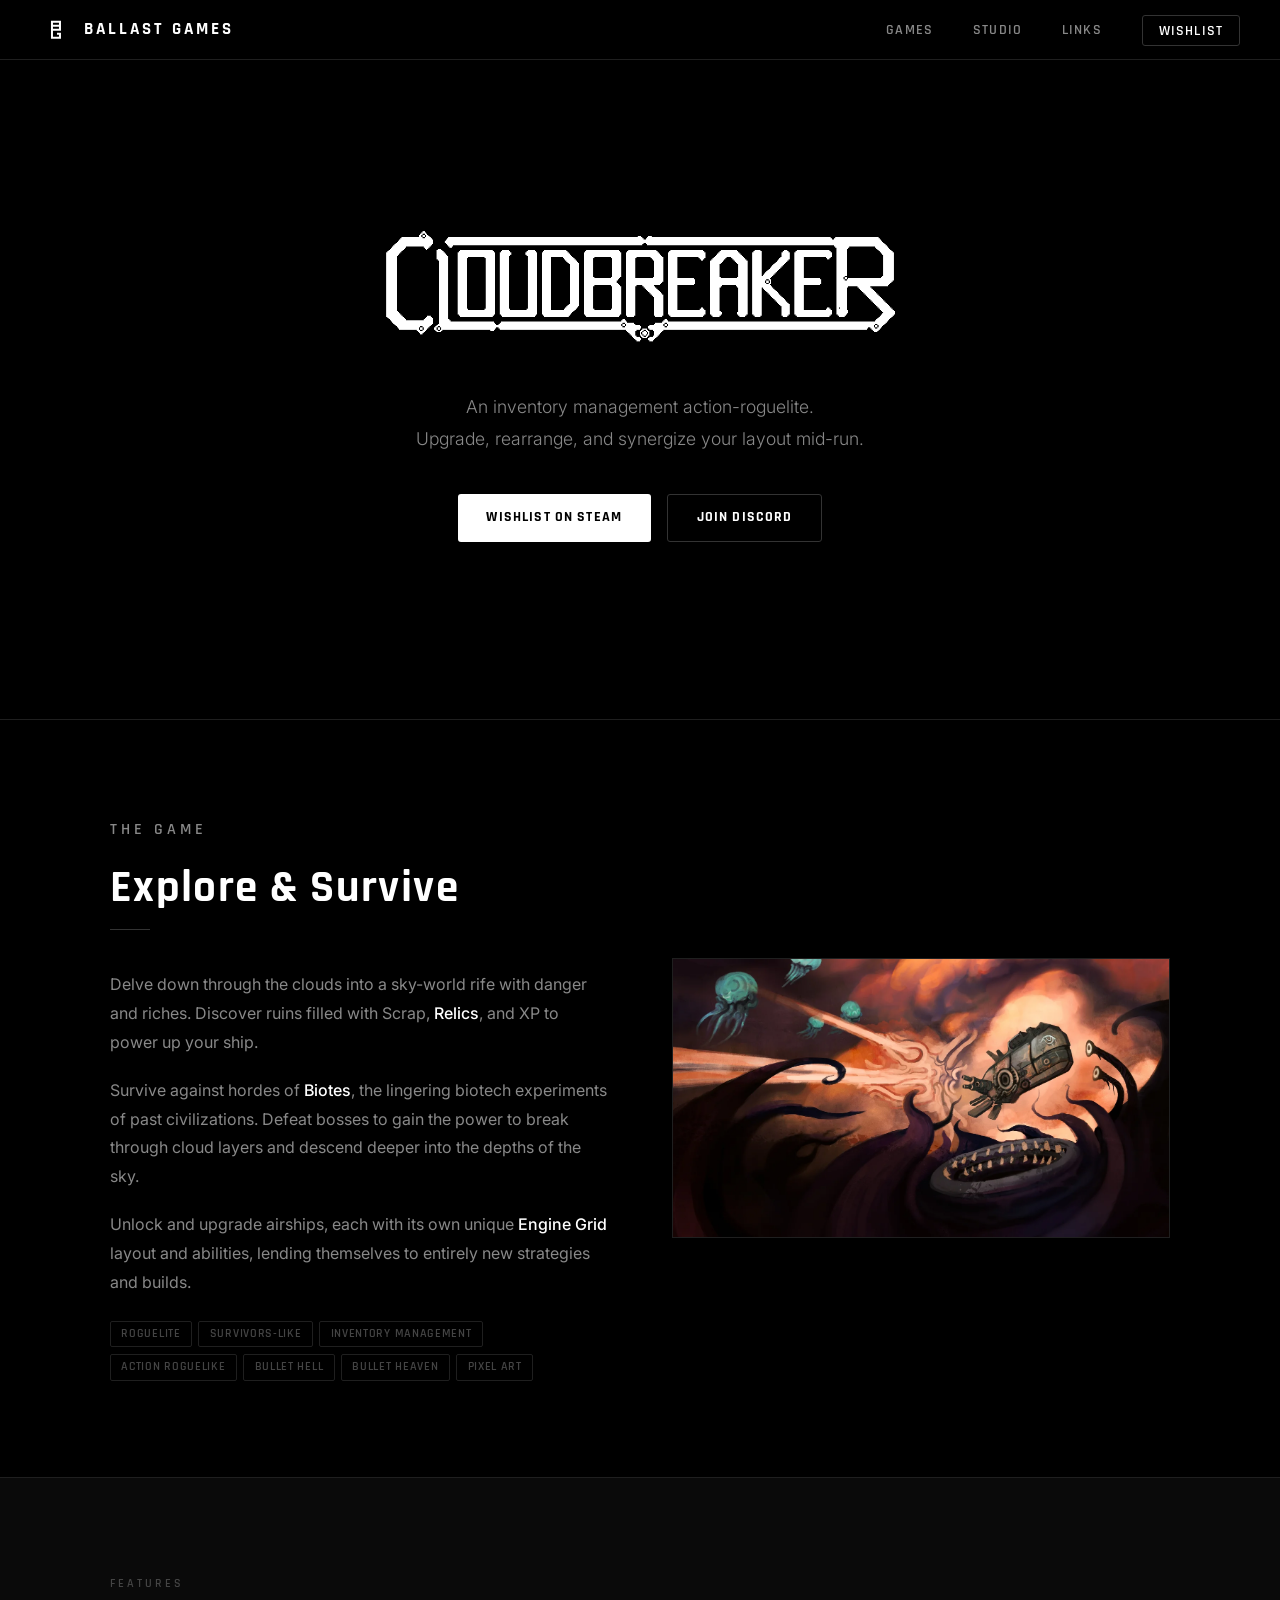
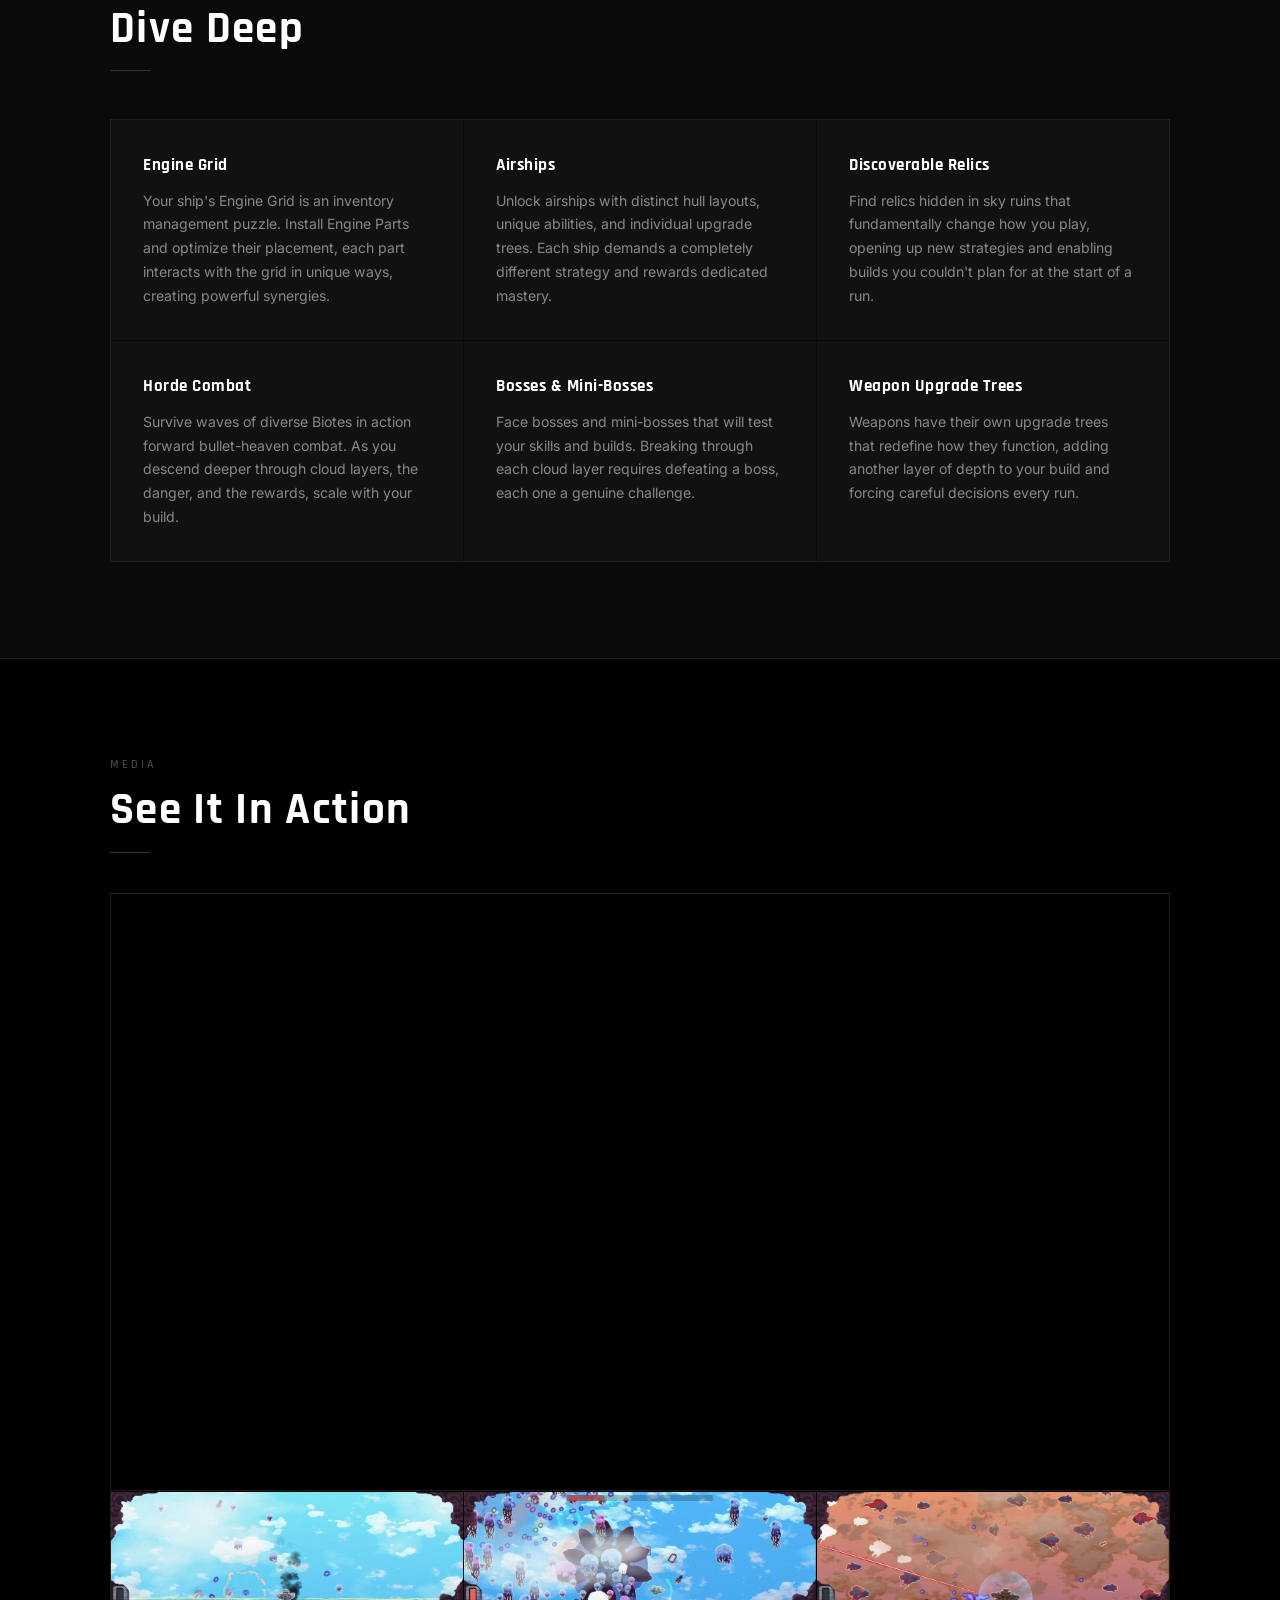
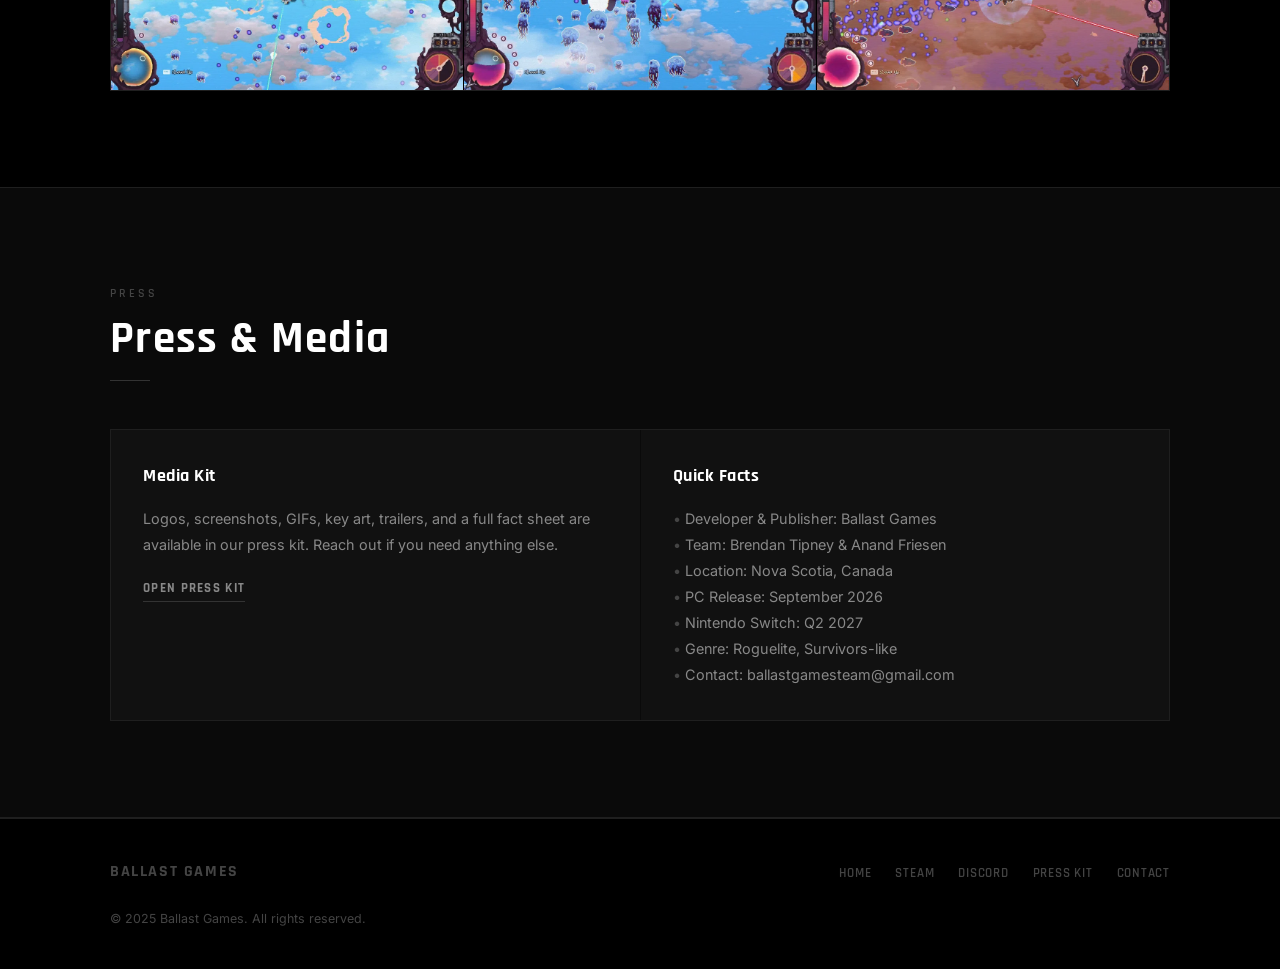
==== commit 80f06660: "game page blurb bolding, minor text change" ====
--- a/cloudbreaker.html
+++ b/cloudbreaker.html
@@ -94,7 +94,7 @@
         <div class="section-rule"></div>
         <p>
           Delve down through the clouds into a sky-world rife with danger and riches.
-          Discover ruins filled with scrap, relics, and resources to power up your ship.
+          Discover ruins filled with Scrap, <strong>Relics</strong>, and XP to power up your ship.
         </p>
         <p>
           Survive against hordes of <strong>Biotes</strong>, the lingering biotech
@@ -102,7 +102,7 @@
           through cloud layers and descend deeper into the depths of the sky.
         </p>
         <p>
-          Unlock and upgrade airships, each with its own unique Engine Grid layout
+          Unlock and upgrade airships, each with its own unique <strong>Engine Grid</strong> layout
           and abilities, lending themselves to entirely new strategies and builds.
         </p>
         <div class="game-about-tags">
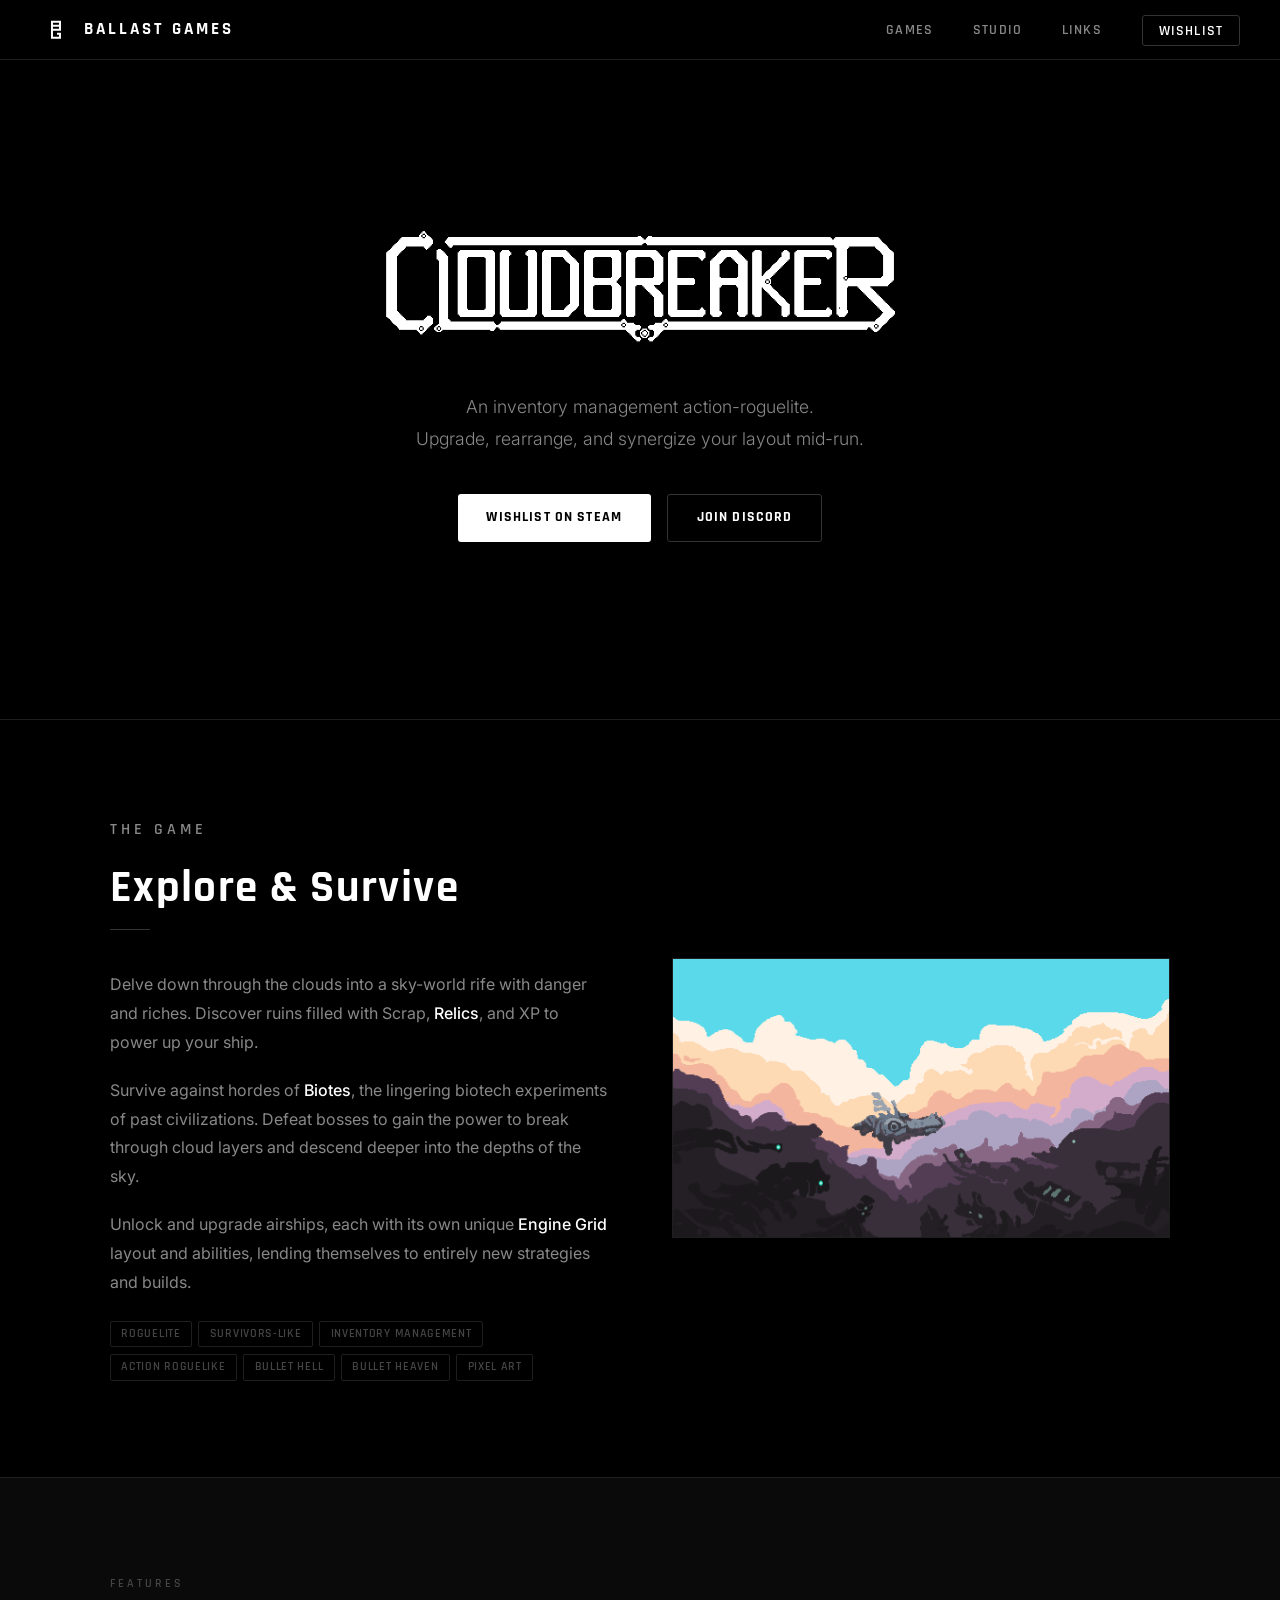
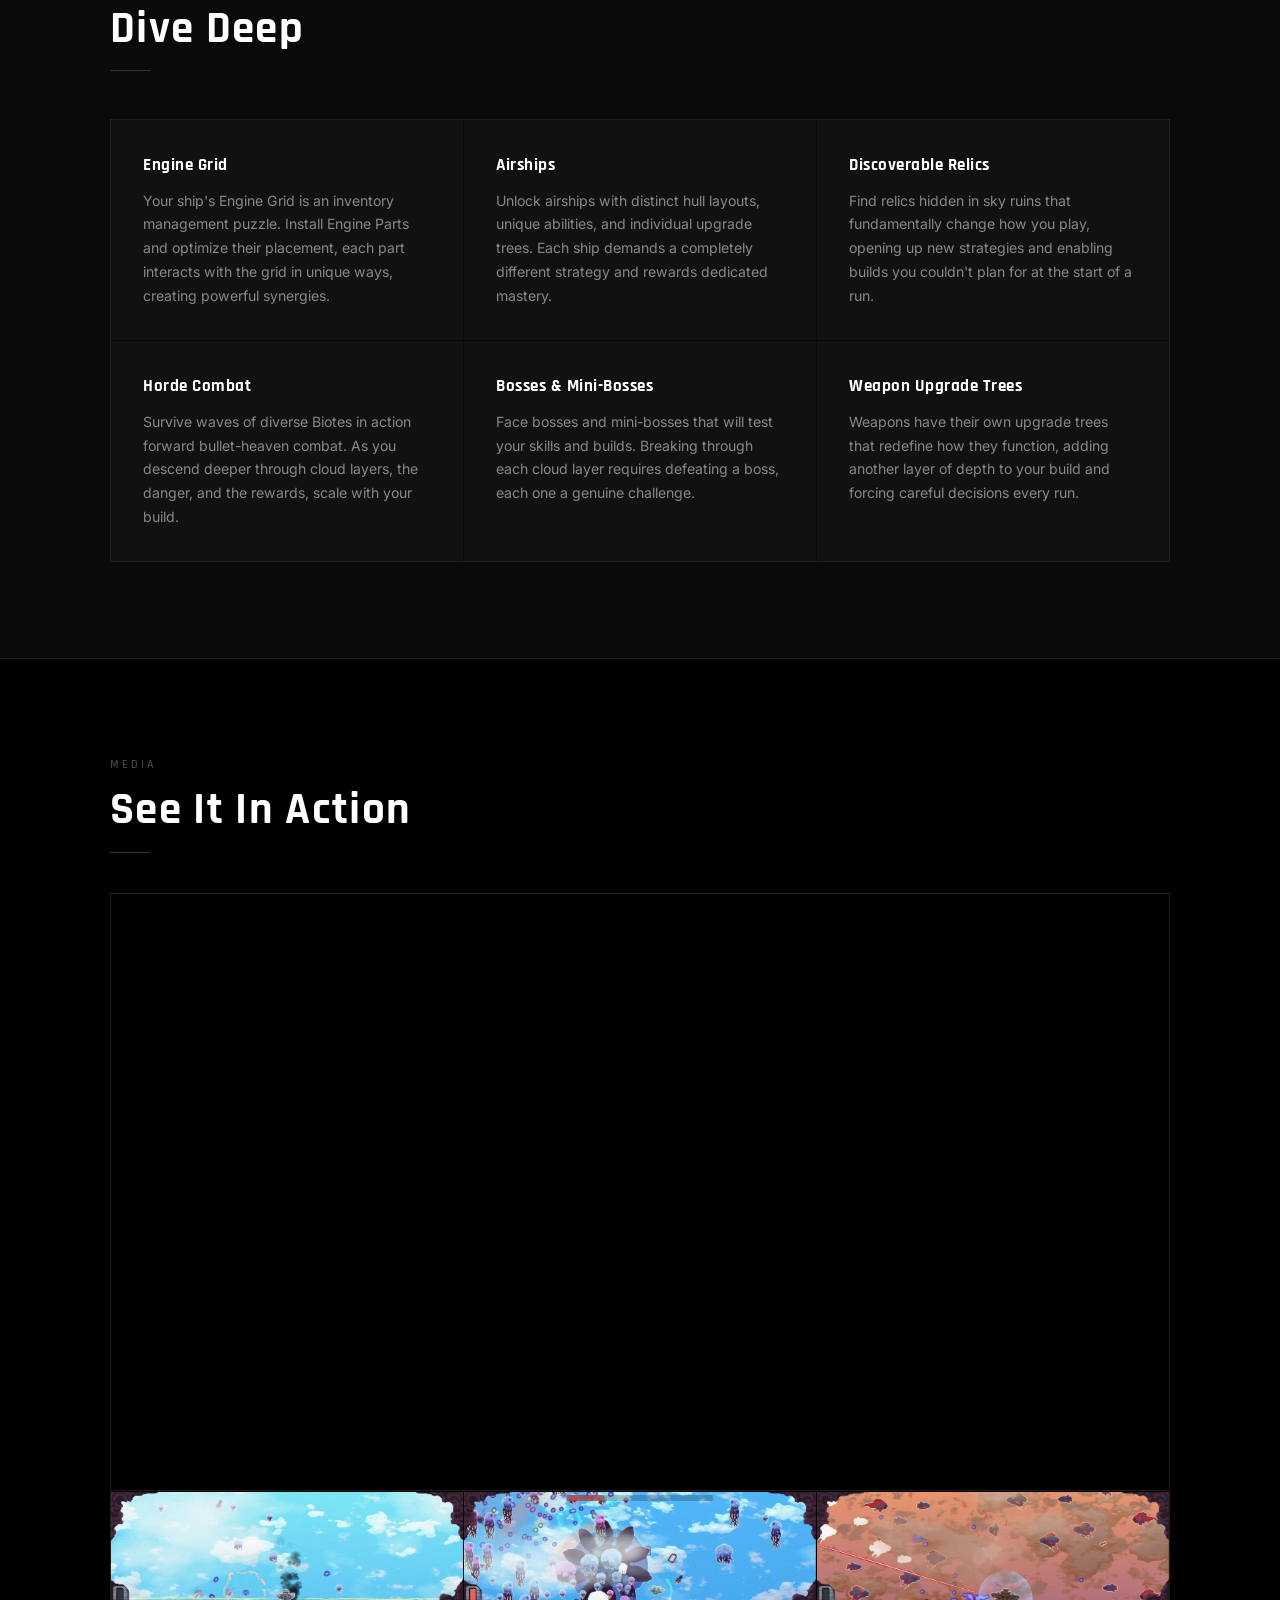
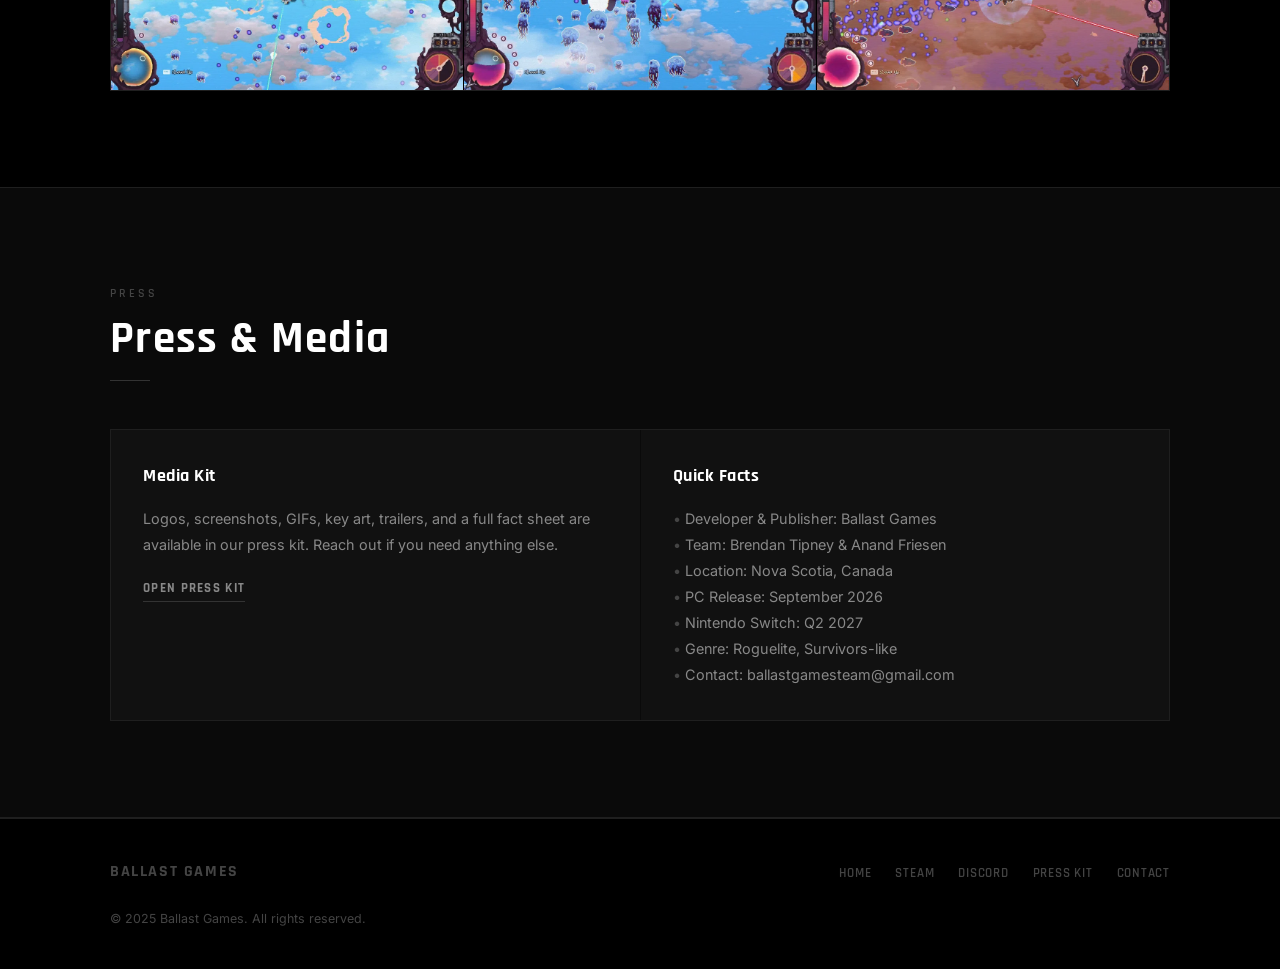
==== commit 85a02b3f: "Updated Key art, no webp, new images are plenty small enough" ====
--- a/cloudbreaker.html
+++ b/cloudbreaker.html
@@ -117,8 +117,8 @@
       </div>
       <div class="game-about-image">
         <picture>
-          <source srcset="img/keyart.webp" type="image/webp" />
-          <img src="img/keyart.jpg" alt="Cloudbreaker key art" loading="lazy" />
+          <!-- <source srcset="img/keyart.webp" type="image/webp" /> -->
+          <img src="img/keyart_square.png" alt="Cloudbreaker key art" loading="lazy" />
         </picture>
       </div>
     </div>
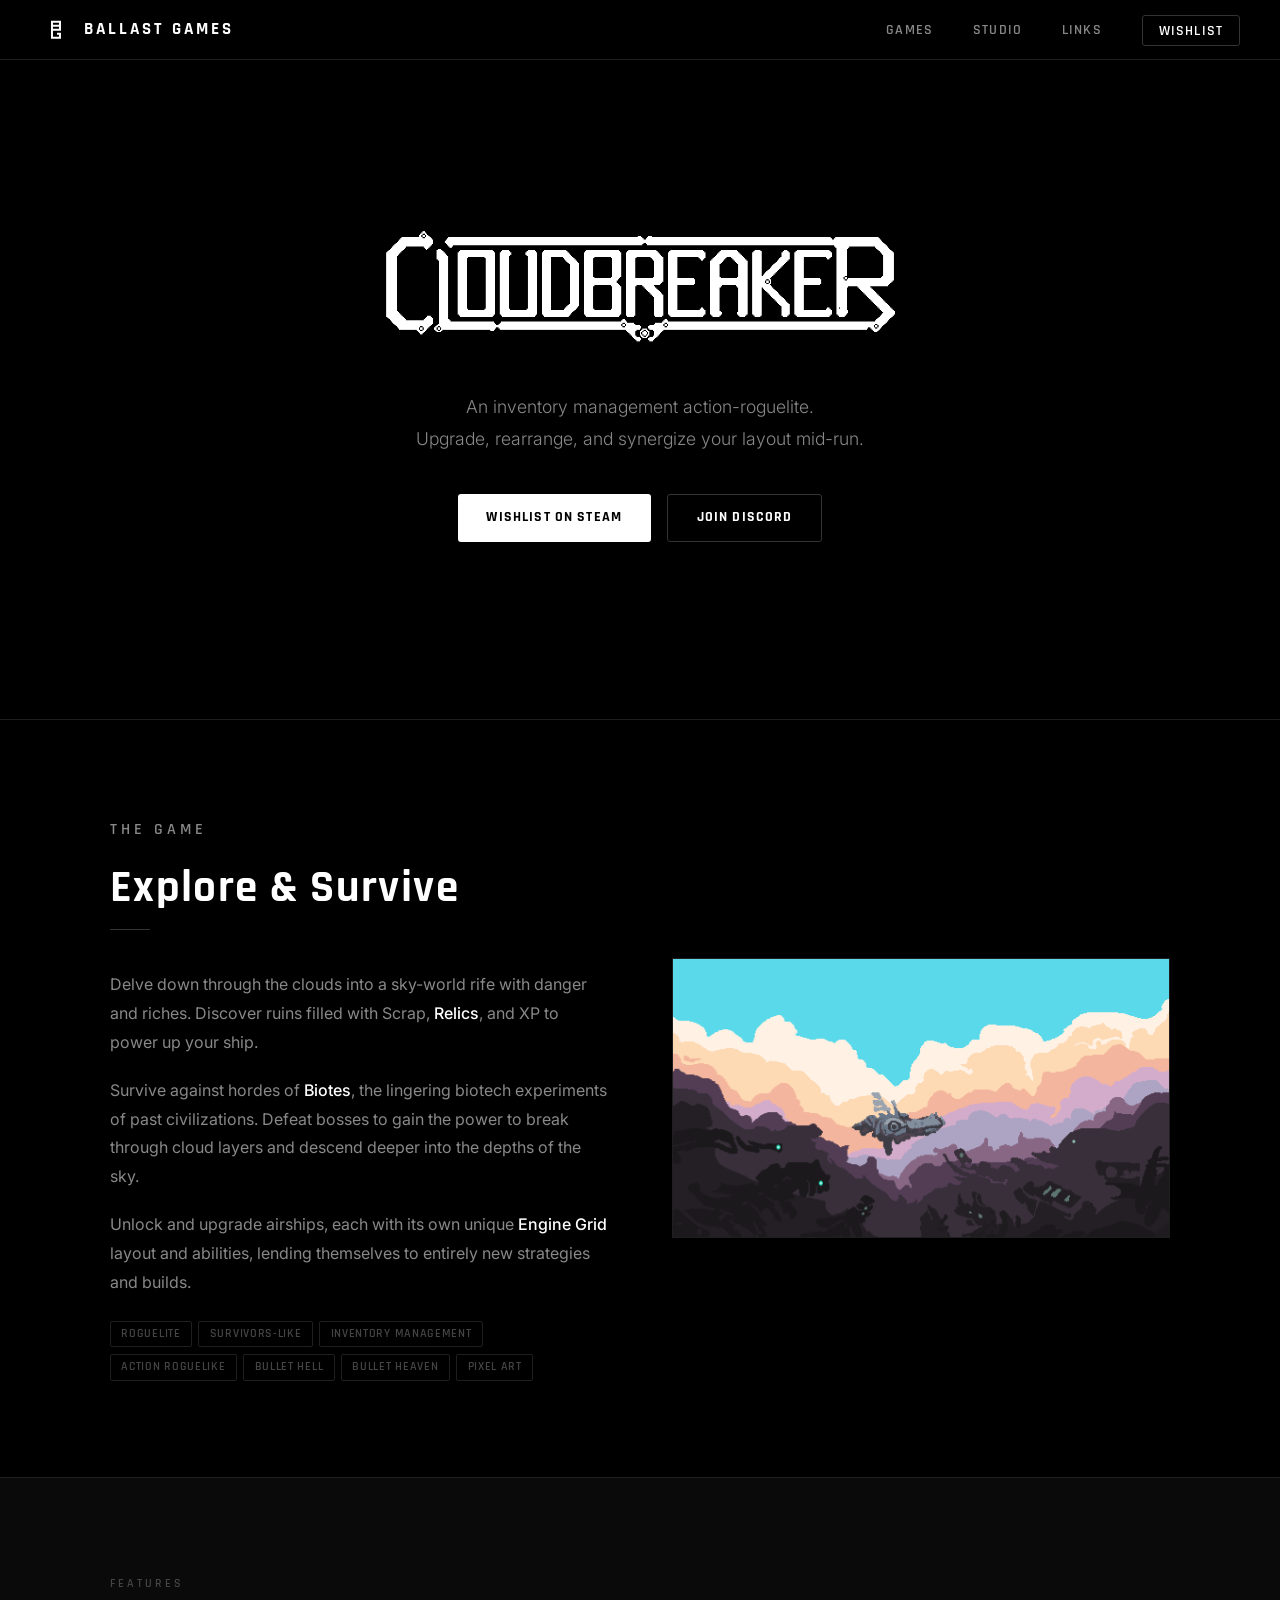
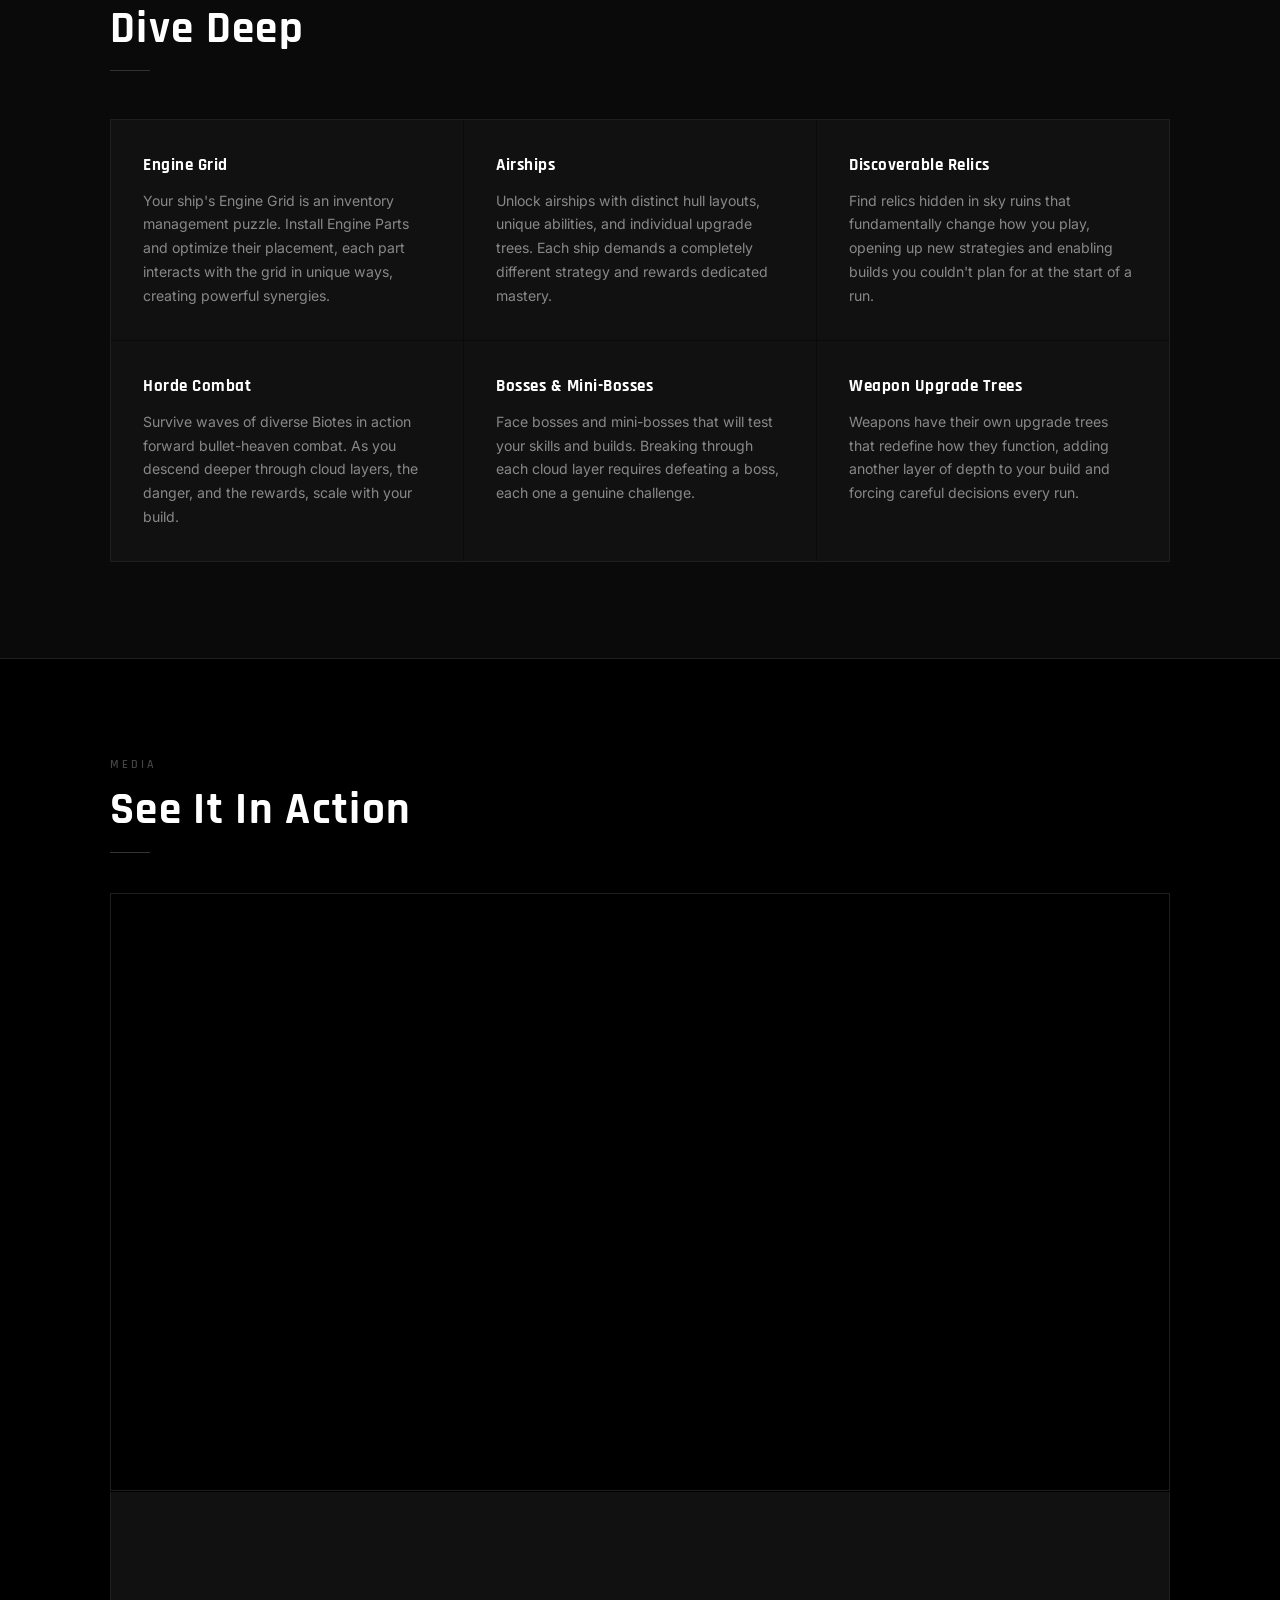
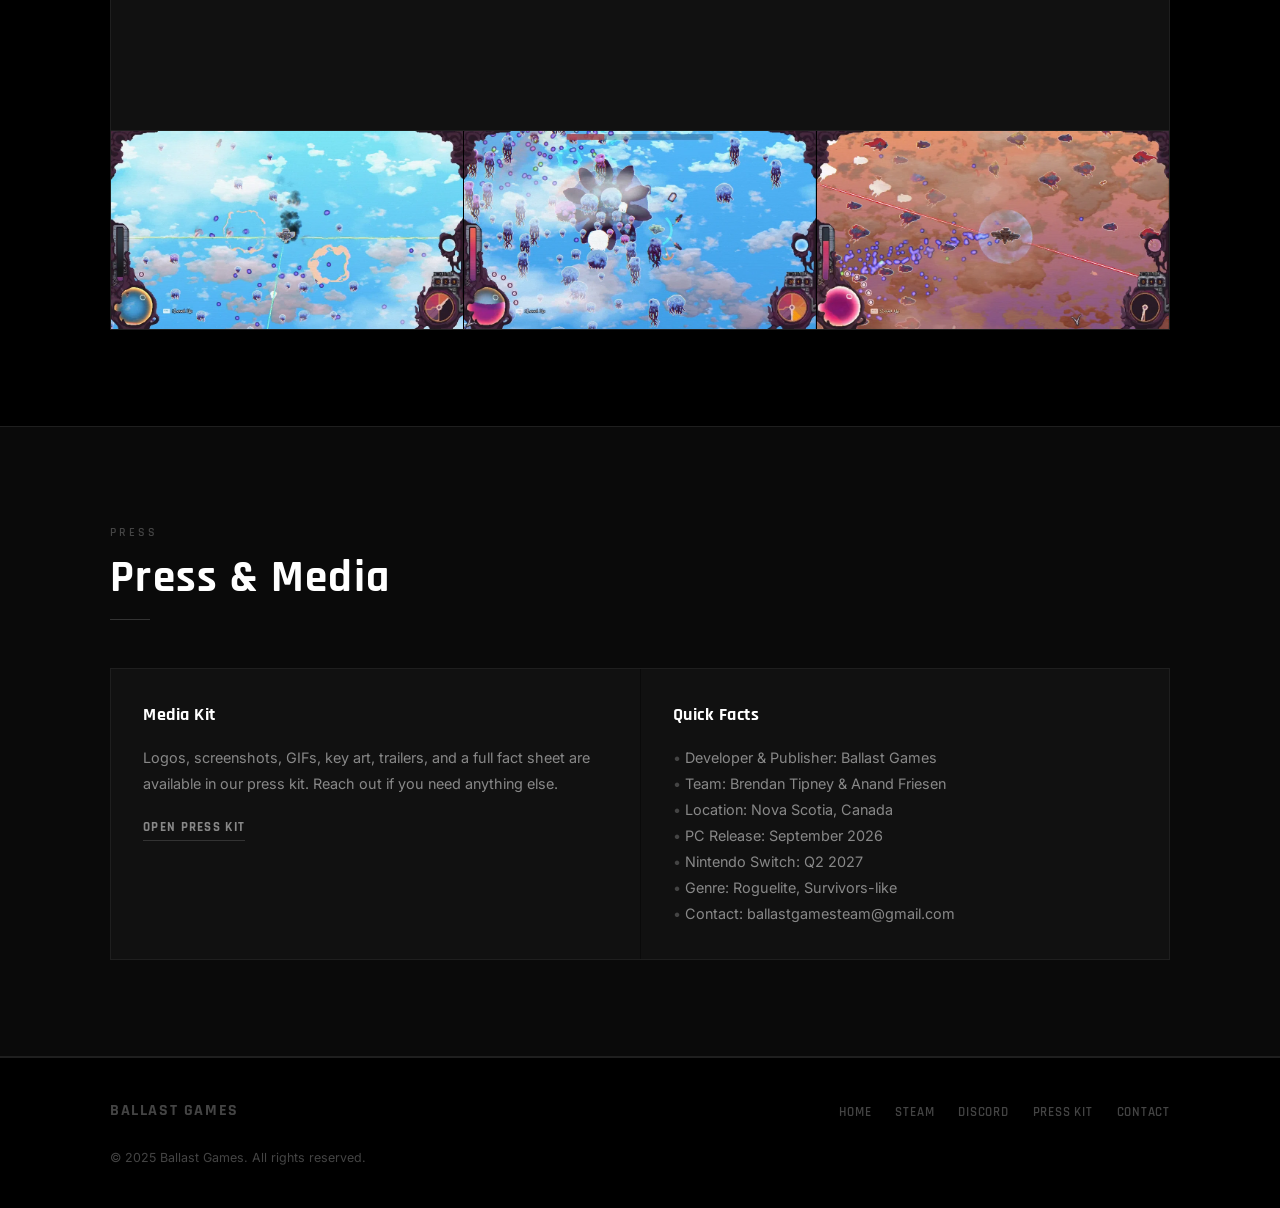
==== commit 29f039f9: "Added store embed" ====
--- a/cloudbreaker.html
+++ b/cloudbreaker.html
@@ -175,6 +175,16 @@
         loading="lazy"
       ></iframe>
     </div>
+    <div class="steam-widget-wrap">
+      <iframe
+        src="https://store.steampowered.com/widget/3620890/?utm_source=ballastgames&utm_medium=referral&utm_campaign=cloudbreaker_page"
+        title="Cloudbreaker on Steam"
+        frameborder="0"
+        width="646"
+        height="190"
+        loading="lazy"
+      ></iframe>
+    </div>
     <div class="screenshots-grid">
       <div class="screenshot">
         <picture>
--- a/style.css
+++ b/style.css
@@ -595,6 +595,20 @@
   inset: 0;
   width: 100%;
   height: 100%;
+  border: none;
+}
+
+.steam-widget-wrap {
+  display: flex;
+  justify-content: center;
+  border: 1px solid var(--border);
+  border-top: none;
+  padding: 24px 16px;
+  background: var(--bg-3);
+}
+
+.steam-widget-wrap iframe {
+  max-width: 100%;
   border: none;
 }
 
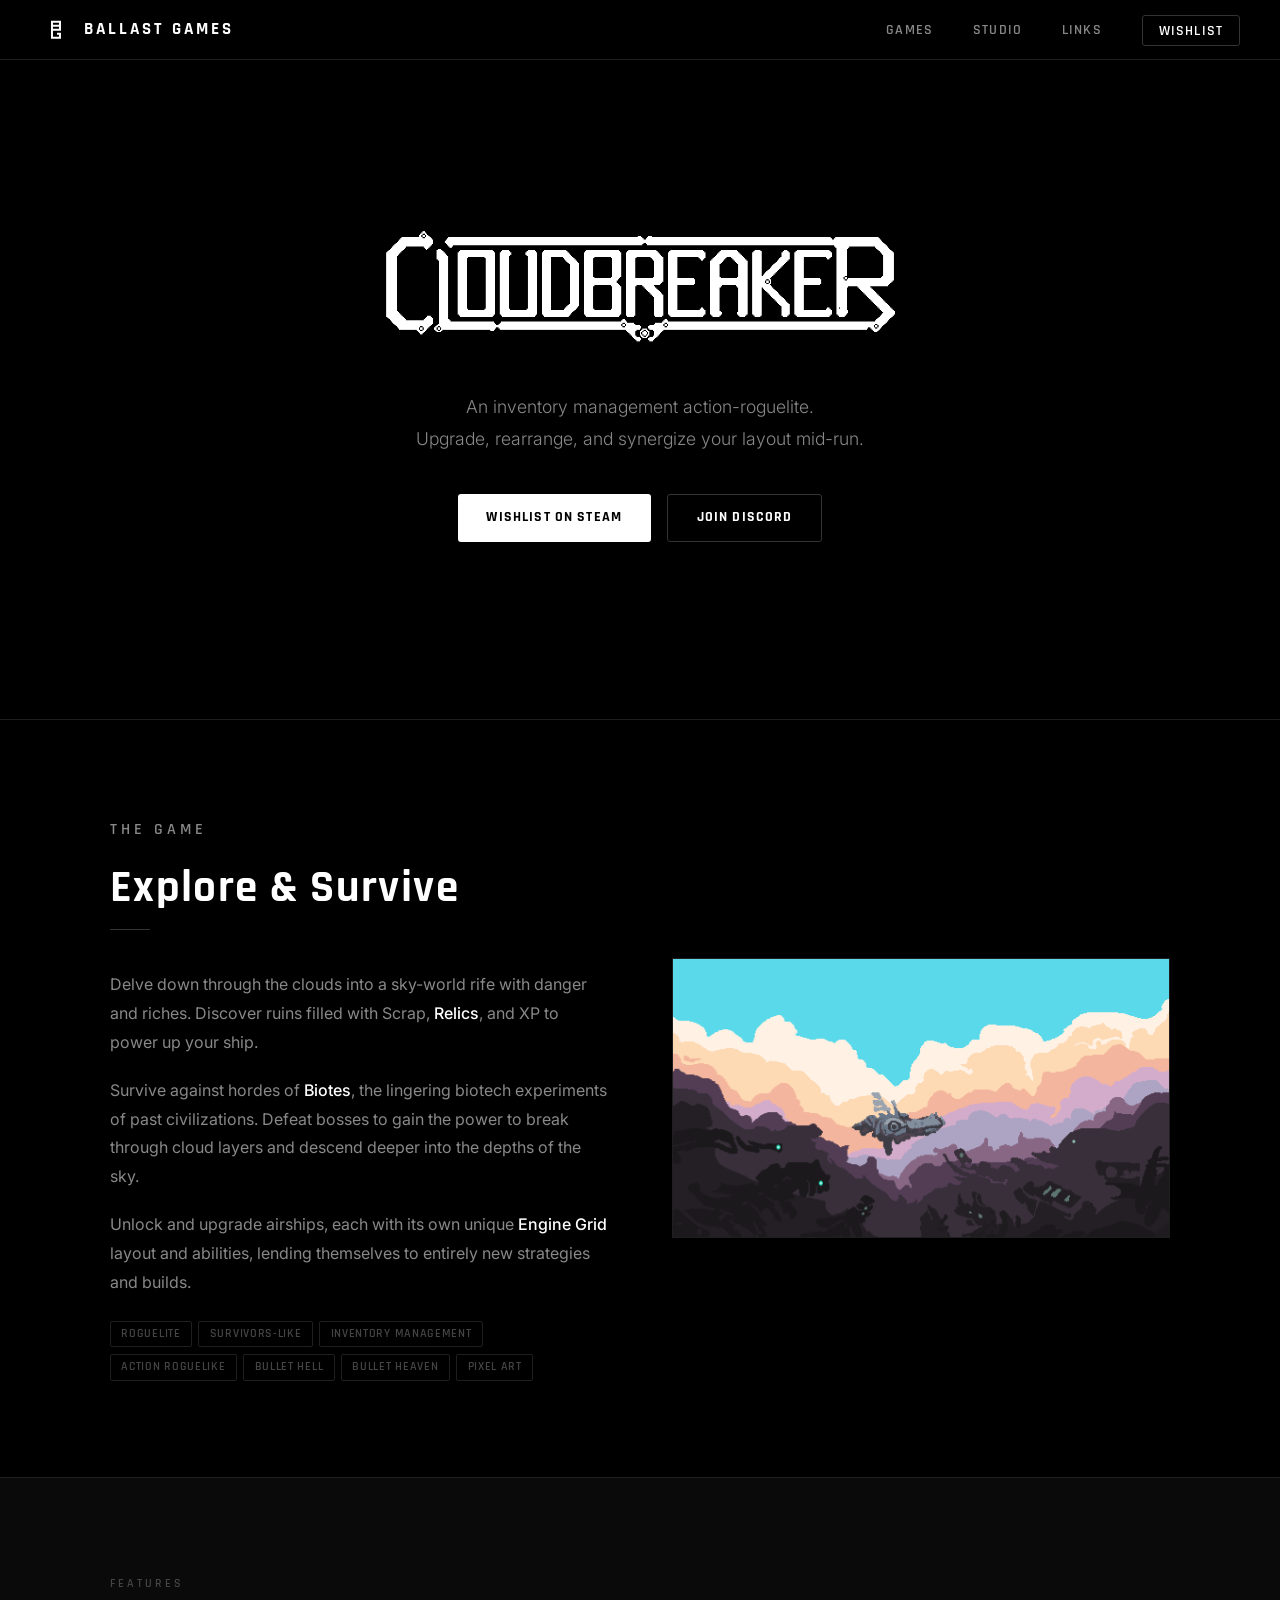
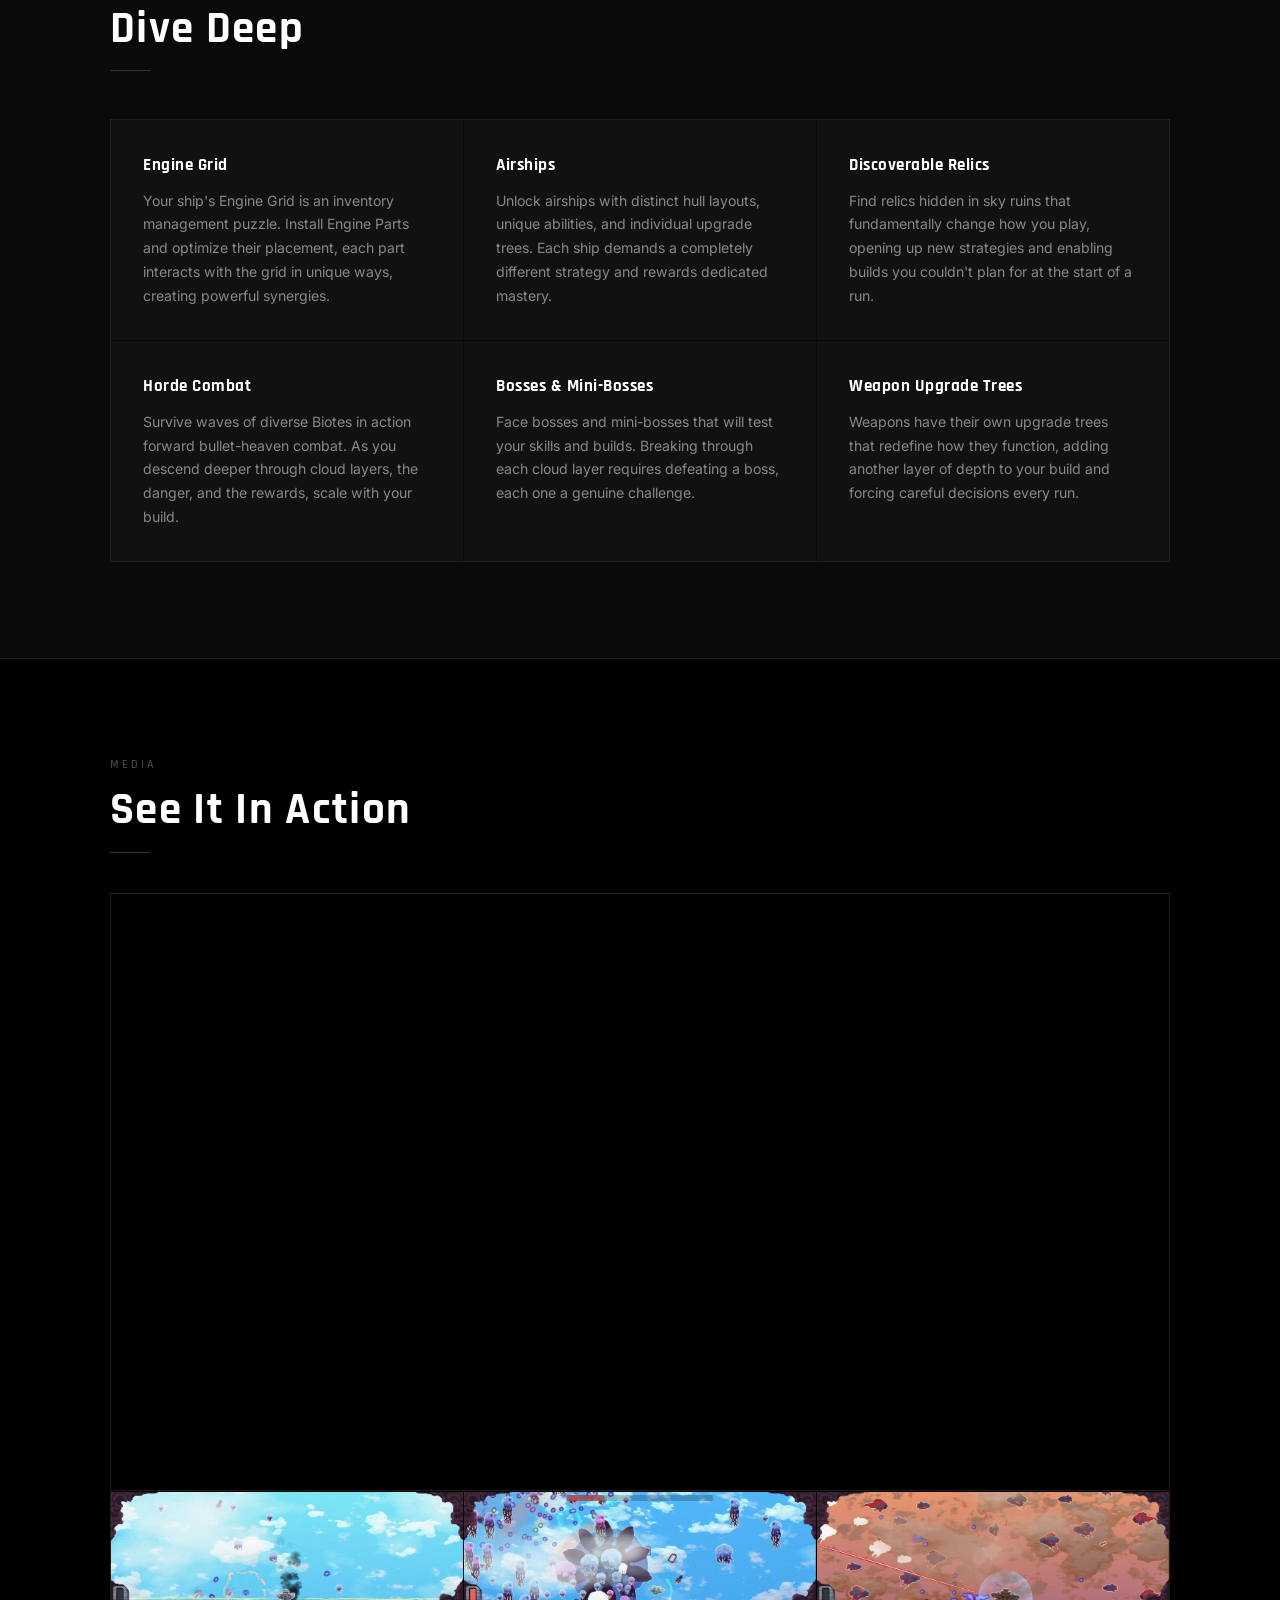
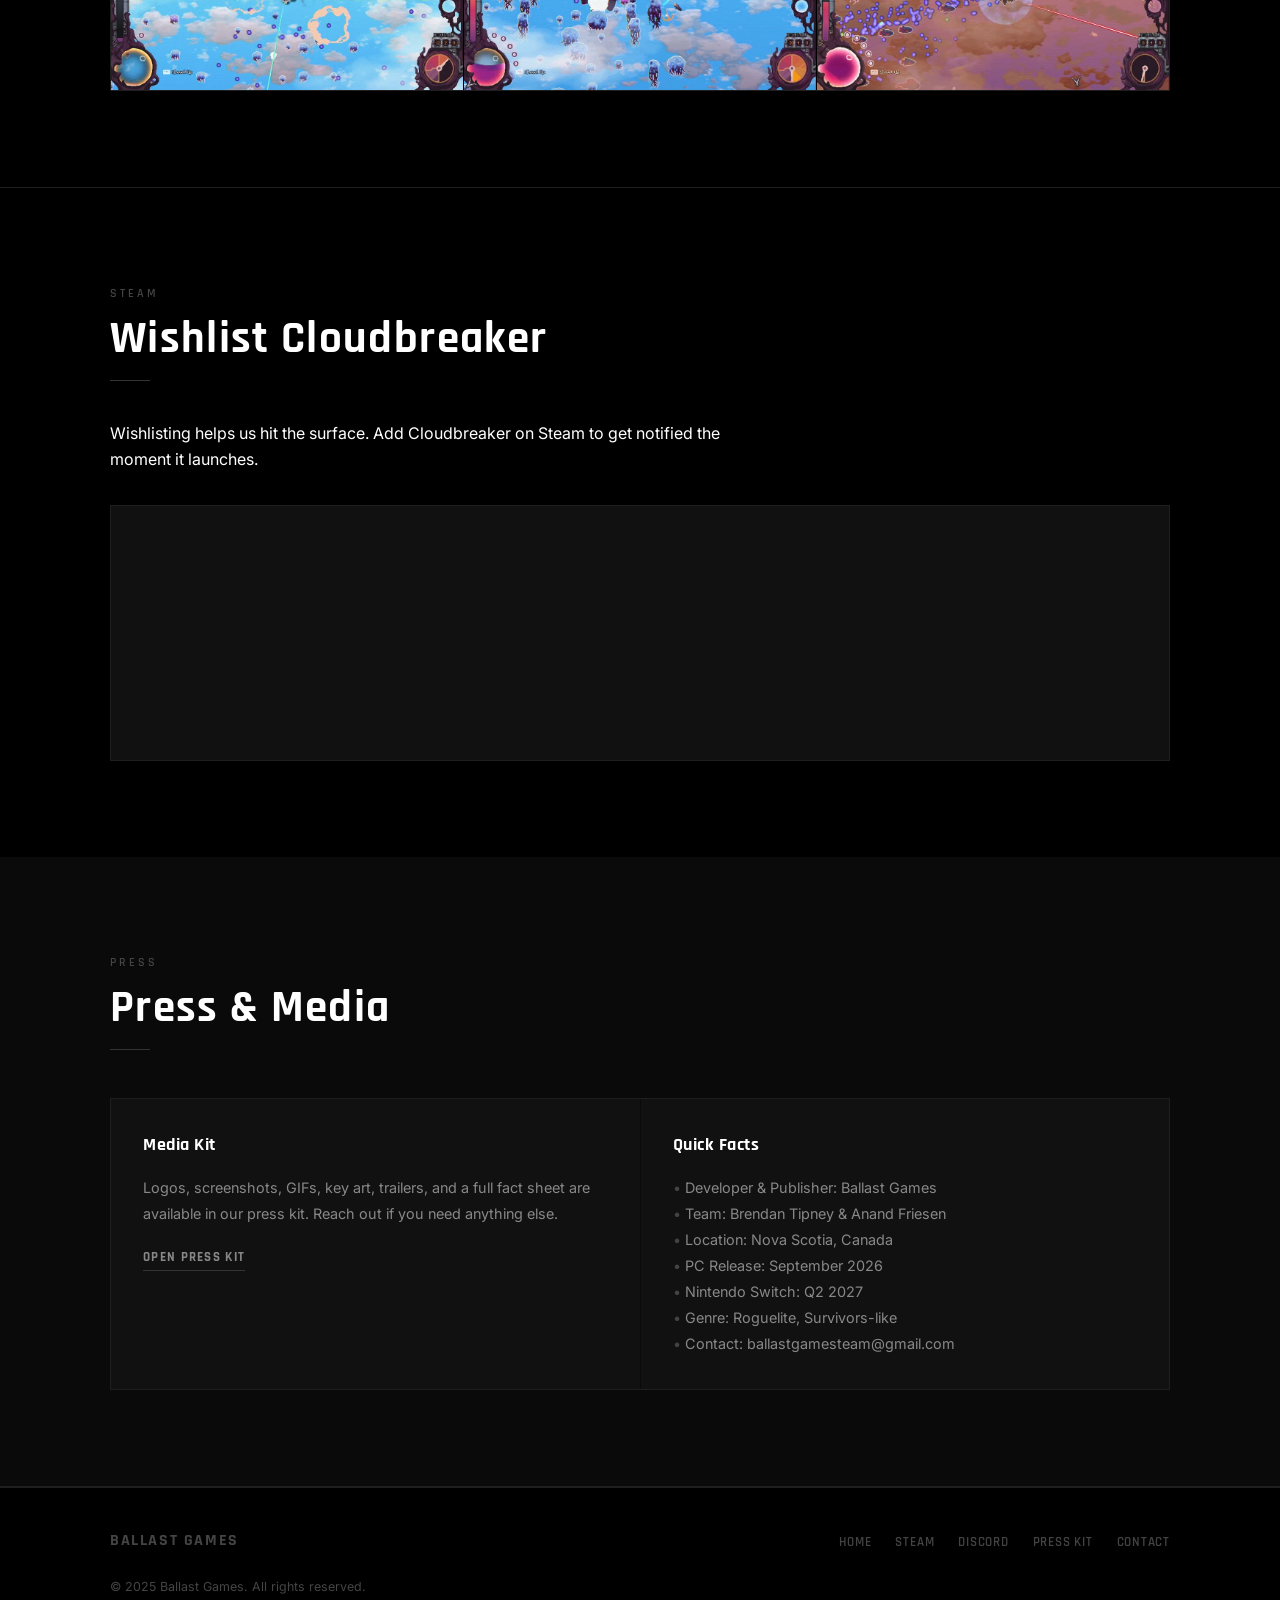
==== commit 24c62cd7: "moved embed" ====
--- a/cloudbreaker.html
+++ b/cloudbreaker.html
@@ -175,6 +175,38 @@
         loading="lazy"
       ></iframe>
     </div>
+    <div class="screenshots-grid">
+      <div class="screenshot">
+        <picture>
+          <source srcset="img/ss1.webp" type="image/webp" />
+          <img src="img/ss1.jpg" alt="Cloudbreaker screenshot" loading="lazy" />
+        </picture>
+      </div>
+      <div class="screenshot">
+        <picture>
+          <source srcset="img/ss2.webp" type="image/webp" />
+          <img src="img/ss2.jpg" alt="Cloudbreaker screenshot" loading="lazy" />
+        </picture>
+      </div>
+      <div class="screenshot">
+        <picture>
+          <source srcset="img/ss3.webp" type="image/webp" />
+          <img src="img/ss3.jpg" alt="Cloudbreaker screenshot" loading="lazy" />
+        </picture>
+      </div>
+    </div>
+  </div>
+</section>
+
+<!-- ── WISHLIST ── -->
+<section id="game-wishlist">
+  <div class="section-inner">
+    <p class="section-label">Steam</p>
+    <h2 class="section-title">Wishlist Cloudbreaker</h2>
+    <div class="section-rule"></div>
+    <p class="wishlist-blurb">
+      Wishlisting helps us hit the surface. Add Cloudbreaker on Steam to get notified the moment it launches.
+    </p>
     <div class="steam-widget-wrap">
       <iframe
         src="https://store.steampowered.com/widget/3620890/?utm_source=ballastgames&utm_medium=referral&utm_campaign=cloudbreaker_page"
@@ -184,26 +216,6 @@
         height="190"
         loading="lazy"
       ></iframe>
-    </div>
-    <div class="screenshots-grid">
-      <div class="screenshot">
-        <picture>
-          <source srcset="img/ss1.webp" type="image/webp" />
-          <img src="img/ss1.jpg" alt="Cloudbreaker screenshot" loading="lazy" />
-        </picture>
-      </div>
-      <div class="screenshot">
-        <picture>
-          <source srcset="img/ss2.webp" type="image/webp" />
-          <img src="img/ss2.jpg" alt="Cloudbreaker screenshot" loading="lazy" />
-        </picture>
-      </div>
-      <div class="screenshot">
-        <picture>
-          <source srcset="img/ss3.webp" type="image/webp" />
-          <img src="img/ss3.jpg" alt="Cloudbreaker screenshot" loading="lazy" />
-        </picture>
-      </div>
     </div>
   </div>
 </section>
--- a/style.css
+++ b/style.css
@@ -598,12 +598,16 @@
   border: none;
 }
 
+.wishlist-blurb {
+  max-width: 640px;
+  margin-bottom: 32px;
+}
+
 .steam-widget-wrap {
   display: flex;
   justify-content: center;
   border: 1px solid var(--border);
-  border-top: none;
-  padding: 24px 16px;
+  padding: 32px 16px;
   background: var(--bg-3);
 }
 
